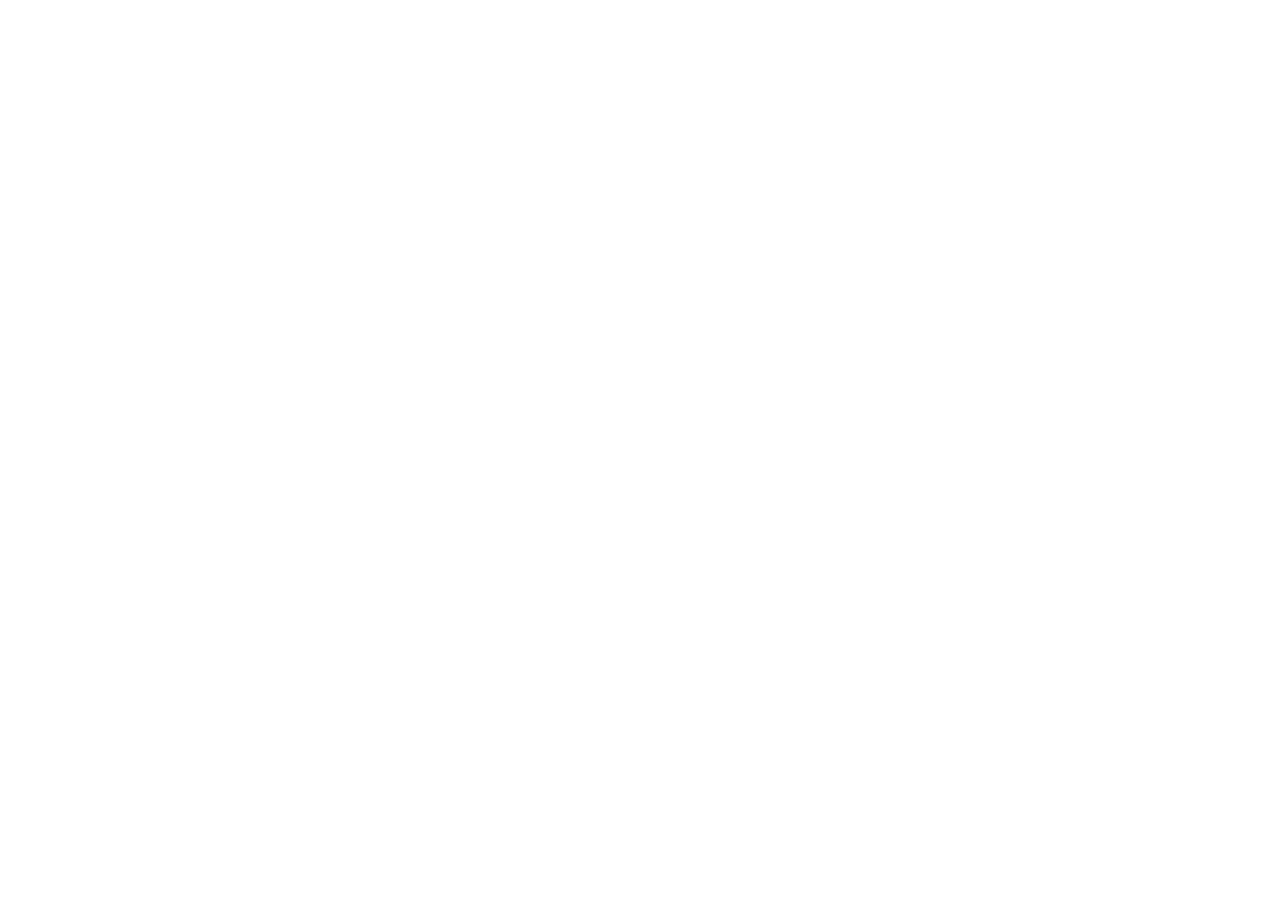
==== index.html @ 7118ebb5 "feat: build Chispa bilingual shopping PWA shell" ====
<!doctype html>
<html lang="en">
<head>
  <meta charset="UTF-8" />
  <meta name="viewport" content="width=device-width,initial-scale=1,viewport-fit=cover" />
  <meta name="theme-color" content="#10243b" />
  <meta name="description" content="Chispa — bilingual smart shopping lists, price comparison, budgets, projects, and offline memory." />
  <link rel="manifest" href="/manifest.webmanifest" />
  <link rel="icon" href="/icon.svg" type="image/svg+xml" />
  <link rel="stylesheet" href="/styles.css" />
  <title>Chispa — Plan it. Price it. Get it.</title>
</head>
<body>
  <div id="app"></div>
  <noscript>Chispa requires JavaScript.</noscript>
  <script type="module" src="/app.js"></script>
</body>
</html>
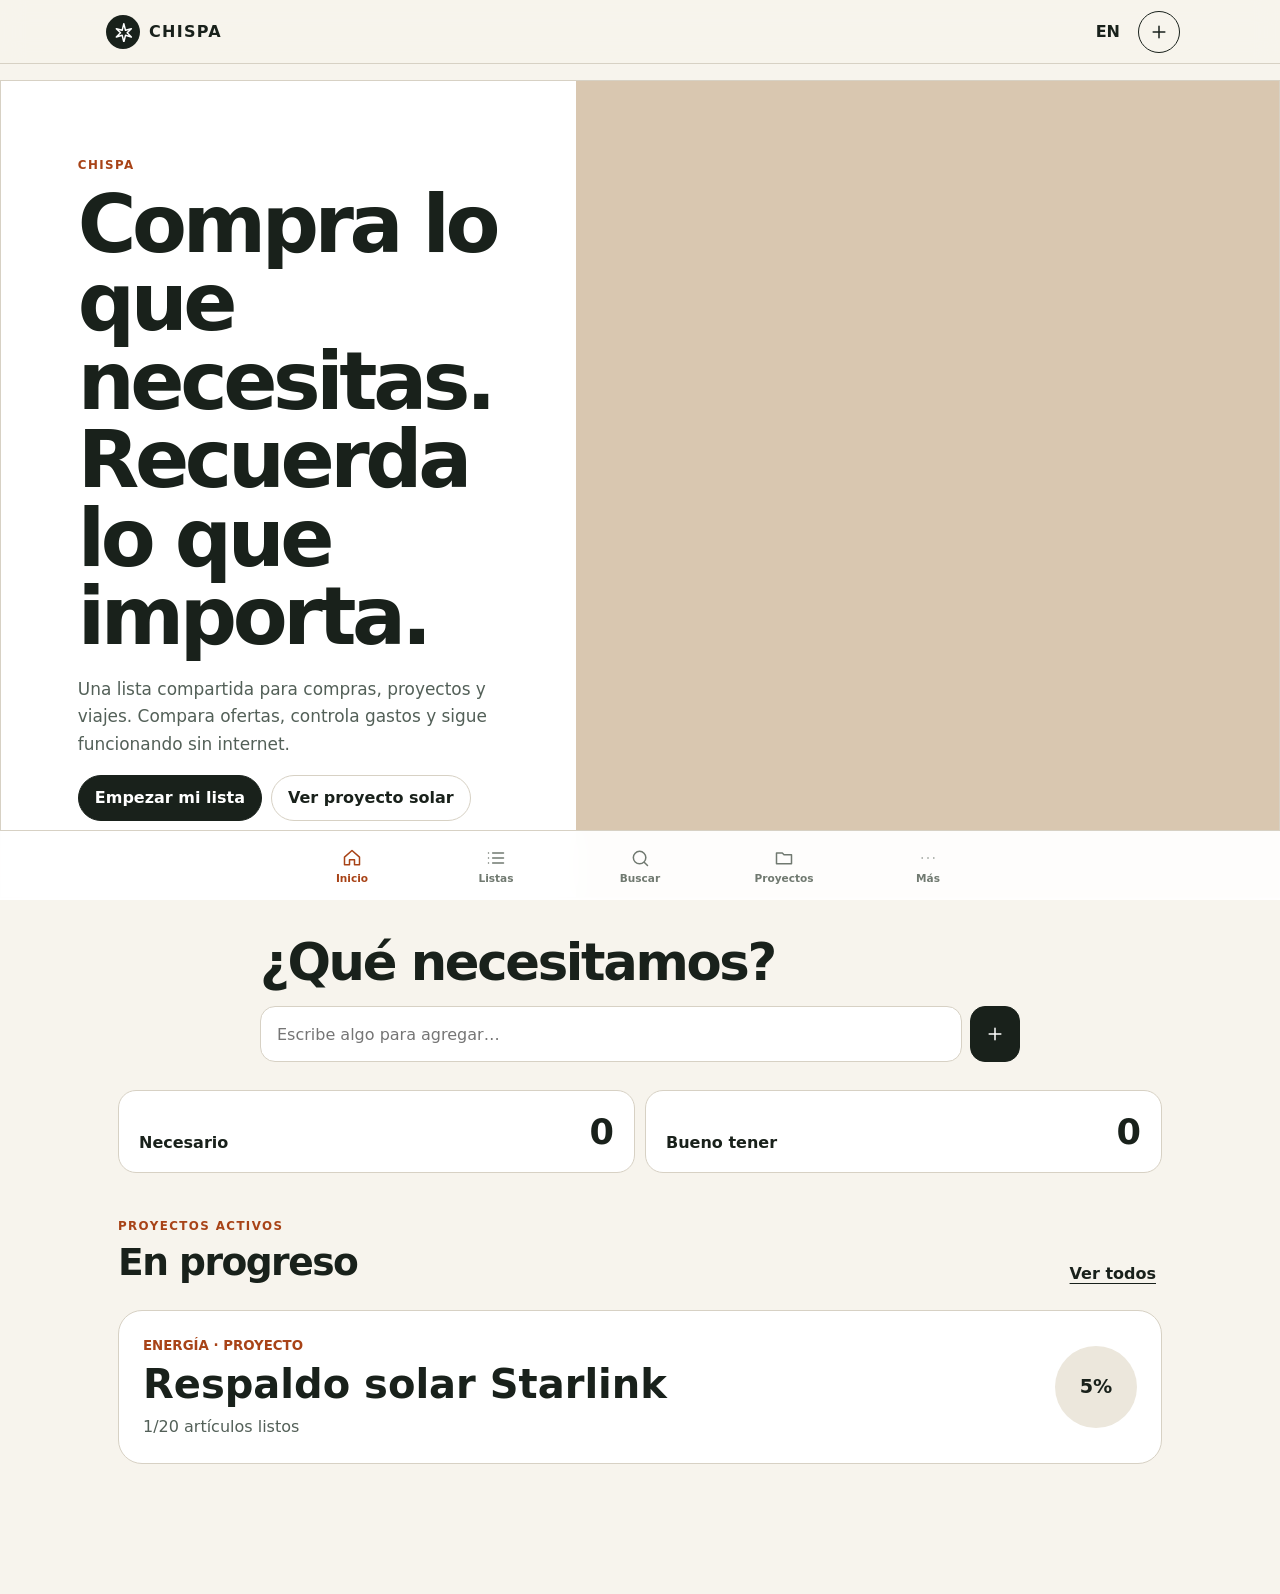
==== commit 9c6bb471: "fix: migrate v1 data safely and add validation workflow" ====
--- a/index.html
+++ b/index.html
@@ -1,18 +1,21 @@
 <!doctype html>
-<html lang="en">
+<html lang="es">
 <head>
   <meta charset="UTF-8" />
   <meta name="viewport" content="width=device-width,initial-scale=1,viewport-fit=cover" />
-  <meta name="theme-color" content="#10243b" />
-  <meta name="description" content="Chispa — bilingual smart shopping lists, price comparison, budgets, projects, and offline memory." />
+  <meta name="theme-color" content="#19211b" />
+  <meta name="description" content="Chispa — listas bilingües, proyectos, comparación de precios, presupuestos y memoria sin conexión." />
   <link rel="manifest" href="/manifest.webmanifest" />
   <link rel="icon" href="/icon.svg" type="image/svg+xml" />
   <link rel="stylesheet" href="/styles.css" />
-  <title>Chispa — Plan it. Price it. Get it.</title>
+  <title>Chispa — Planea. Compara. Consíguelo.</title>
 </head>
 <body>
   <div id="app"></div>
-  <noscript>Chispa requires JavaScript.</noscript>
-  <script type="module" src="/app.js"></script>
+  <noscript>Chispa requiere JavaScript / Chispa requires JavaScript.</noscript>
+  <script type="module">
+    try { await import('/migration.js'); } catch (error) { console.warn('Chispa migration skipped', error); }
+    await import('/app.js');
+  </script>
 </body>
 </html>
--- a/styles.css
+++ b/styles.css
@@ -0,0 +1 @@
+:root{--ink:#19211b;--muted:#536058;--paper:#f7f4ed;--white:#fff;--soft:#ece7dc;--line:#d7d1c4;--orange:#d95f25;--green:#406c53;--red:#9b4039;--r:18px;--max:1080px;font-family:Inter,system-ui,-apple-system,"Segoe UI",sans-serif;color:var(--ink);background:var(--paper)}*{box-sizing:border-box}body{margin:0;min-width:320px;background:var(--paper);color:var(--ink)}button,input,select,textarea{font:inherit;color:inherit}button,a{touch-action:manipulation}.app{min-height:100vh;padding-bottom:76px}.ico{width:20px;height:20px;fill:none;stroke:currentColor;stroke-width:1.8;stroke-linecap:round;stroke-linejoin:round}.top{position:sticky;top:0;z-index:30;height:64px;display:flex;justify-content:space-between;align-items:center;padding:0 max(16px,calc((100vw - var(--max))/2));background:rgba(247,244,237,.95);border-bottom:1px solid var(--line);backdrop-filter:blur(12px)}.top>div{display:flex;gap:8px}.brand,.plain,.circle,.link,.back{border:0;background:none;cursor:pointer}.brand{display:flex;align-items:center;gap:9px;font-weight:850;letter-spacing:.08em}.brand>span{width:34px;height:34px;border-radius:50%;display:grid;place-items:center;background:var(--ink);color:#fff}.plain{padding:10px;font-weight:800}.circle{width:42px;height:42px;border:1px solid var(--ink);border-radius:50%;display:grid;place-items:center}.page{max-width:var(--max);margin:auto;padding:34px 18px 54px}.narrow{max-width:900px}.kick{display:block;font-size:.74rem;line-height:1.2;font-weight:850;letter-spacing:.12em;text-transform:uppercase;color:#a84317}h1,h2,h3,p{margin-top:0}h1{font-size:clamp(2.2rem,7vw,5rem);line-height:.98;letter-spacing:-.055em}h2{font-size:clamp(1.6rem,4vw,2.35rem);letter-spacing:-.04em}h3{font-size:1.18rem}p{color:var(--muted);line-height:1.6}.primary,.secondary{min-height:46px;border-radius:999px;padding:11px 16px;display:inline-flex;align-items:center;justify-content:center;gap:8px;font-weight:800;cursor:pointer}.primary{border:1px solid var(--ink);background:var(--ink);color:#fff}.secondary{border:1px solid var(--line);background:var(--white)}.actions{display:flex;gap:9px;flex-wrap:wrap}.hero{max-width:1320px;margin:16px auto 0;min-height:610px;display:grid;grid-template-columns:.9fr 1.1fr;background:var(--white);border:1px solid var(--line);overflow:hidden}.hero-copy{padding:clamp(34px,6vw,82px);display:flex;flex-direction:column;justify-content:center}.hero-copy h1{max-width:12ch;margin:14px 0 20px}.hero-copy p{max-width:50ch;font-size:1.06rem}.hero-photo{position:relative;min-height:440px;background:#d9c7b0;overflow:hidden}.hero-photo img{width:100%;height:100%;object-fit:cover}.fallback-ui{display:none;position:absolute;inset:0;padding:12%;align-content:center;gap:12px}.hero-photo.fallback .fallback-ui{display:grid}.fallback-ui>div{background:rgba(255,255,255,.78);border:1px solid rgba(25,33,27,.15);padding:18px;border-radius:16px;display:flex;justify-content:space-between}.fallback-ui small,.fallback-ui b{display:block}.fallback-ui b{font-size:2rem}.fallback-ui i{height:12px;width:78%;border-radius:99px;background:rgba(25,33,27,.12)}.fallback-ui i:last-child{width:48%}.quick{max-width:760px;margin:0 auto 28px}.quick label{display:block;font-size:clamp(1.7rem,5vw,3.2rem);font-weight:780;letter-spacing:-.045em;margin-bottom:14px}.quick>div,.search{display:flex;gap:8px}.quick input,.search input{width:100%;height:56px;border:1px solid var(--line);background:var(--white);border-radius:15px;padding:0 16px;outline:0}.quick input:focus,.search input:focus{border-color:var(--ink);box-shadow:0 0 0 3px rgba(25,33,27,.08)}.primary.icon{width:54px;border-radius:15px;padding:0}.priority-cards{display:grid;grid-template-columns:1fr 1fr;gap:10px;margin:28px 0 46px}.priority-cards button{border:1px solid var(--line);background:var(--white);border-radius:var(--r);padding:20px;text-align:left;display:flex;justify-content:space-between;align-items:end;cursor:pointer}.priority-cards span{font-weight:800}.priority-cards b{font-size:2.2rem}.section-head,.page-head{display:flex;align-items:end;justify-content:space-between;gap:22px;margin:26px 0}.section-head h2,.page-head h1{margin:6px 0 0}.page-head h1{max-width:15ch}.page-head p{max-width:58ch}.link{font-weight:800;text-decoration:underline;text-underline-offset:4px}.feature-project{width:100%;border:1px solid var(--line);background:var(--white);border-radius:24px;padding:24px;text-align:left;display:flex;align-items:center;justify-content:space-between;cursor:pointer}.feature-project small{font-weight:800;color:#a84317}.feature-project h3{font-size:clamp(1.5rem,4vw,2.5rem);margin:7px 0}.feature-project p{margin:0}.feature-project>b{width:82px;height:82px;border-radius:50%;background:var(--soft);display:grid;place-items:center;font-size:1.2rem}.chips{display:flex;flex-wrap:wrap;gap:7px;margin-bottom:22px}.chips span,.filters button{border:1px solid var(--line);background:var(--white);border-radius:999px;padding:8px 11px;font-size:.82rem}.cards,.project-grid{display:grid;grid-template-columns:1fr 1fr;gap:12px}.card{border:1px solid var(--line);background:var(--white);border-radius:var(--r);padding:18px;display:grid;grid-template-columns:36px 1fr 20px;gap:12px;align-items:center;text-align:left;cursor:pointer}.card span small,.card span strong,.card span em{display:block}.card small,.card em{font-style:normal;color:var(--muted);font-size:.78rem}.card strong{font-size:1.1rem;margin:3px 0}.project-card{border:1px solid var(--line);background:var(--white);border-radius:var(--r);padding:20px;text-align:left;cursor:pointer;min-height:260px;display:flex;flex-direction:column}.project-card>div{display:flex;justify-content:space-between}.project-card>div span{width:44px;height:44px;border-radius:13px;background:var(--ink);color:#fff;display:grid;place-items:center}.project-card>div b{border:1px solid var(--line);border-radius:999px;padding:7px 10px;height:max-content}.project-card h2{margin:26px 0 10px}.project-card p{flex:1}.project-card footer{display:grid;grid-template-columns:repeat(3,1fr);gap:8px;border-top:1px solid var(--line);padding-top:13px}.project-card footer span{font-size:.7rem;color:var(--muted)}.project-card footer b{display:block;color:var(--ink);font-size:.98rem}.back{display:inline-flex;align-items:center;gap:6px;padding:8px 0;font-weight:800}.filters{display:flex;gap:7px;overflow-x:auto;margin:0 0 13px}.filters button{white-space:nowrap;cursor:pointer}.filters button.on{background:var(--ink);color:#fff;border-color:var(--ink)}.item-list{border:1px solid var(--line);border-radius:var(--r);overflow:hidden;background:var(--white)}.item{width:100%;min-height:74px;border:0;border-bottom:1px solid var(--line);background:var(--white);padding:12px;display:grid;grid-template-columns:28px minmax(0,1fr) auto 20px;gap:11px;align-items:center;text-align:left;cursor:pointer}.item:last-child{border-bottom:0}.item.static{cursor:default}.box{width:25px;height:25px;border:1.5px solid #879087;border-radius:7px;display:grid;place-items:center}.box.done{background:var(--green);border-color:var(--green);color:#fff}.box .ico{width:15px}.item>span strong,.item>span small{display:block}.item>span strong{white-space:nowrap;overflow:hidden;text-overflow:ellipsis}.item>span small{color:var(--muted);font-size:.77rem;margin-top:3px}.item em{font-style:normal;font-size:.78rem;font-weight:750;white-space:nowrap}.empty{padding:34px;text-align:center;color:var(--muted)}.search{margin:8px 0 22px}.markets{display:grid;grid-template-columns:1fr 1fr;gap:9px}.markets>div,.markets>a{border:1px solid var(--line);background:var(--white);border-radius:var(--r);padding:17px;min-height:108px;display:flex;flex-direction:column;text-decoration:none;color:var(--ink)}.markets strong,.markets small,.markets b{display:block}.markets small{color:var(--muted);margin-top:5px;flex:1}.markets b{font-size:.8rem;margin-top:12px}.note,.danger{border:1px solid var(--line);background:var(--white);border-radius:var(--r);padding:17px;margin:22px 0}.note p,.danger p{margin:5px 0 0}.danger{background:#fff8f7;border-color:#dcb8b4}.danger strong{color:var(--red)}.project-head{display:flex;justify-content:space-between;align-items:end;gap:24px}.project-head h1{max-width:15ch;margin:7px 0 12px}.project-head p{max-width:60ch}.project-head>strong{font-size:3rem}.project-head>strong small{display:block;font-size:.8rem;color:var(--muted);font-weight:500}.tabs{display:flex;gap:2px;border-bottom:1px solid var(--line);margin:28px 0 24px;overflow-x:auto}.tabs button{border:0;background:none;padding:12px 13px;border-bottom:2px solid transparent;color:var(--muted);font-weight:800;white-space:nowrap;cursor:pointer}.tabs button.on{color:var(--ink);border-bottom-color:var(--orange)}.metrics{display:grid;grid-template-columns:repeat(4,1fr);gap:9px}.metrics>div{border:1px solid var(--line);background:var(--white);border-radius:var(--r);padding:16px}.metrics span,.metrics b{display:block}.metrics span{font-size:.76rem;color:var(--muted);margin-bottom:7px}.metrics b{font-size:1.18rem}.wiring{display:grid;gap:7px;max-width:800px}.wiring>div{border:1px solid var(--line);background:var(--white);border-radius:14px;padding:12px;display:grid;grid-template-columns:34px 1fr 20px;align-items:center;gap:10px}.wiring>div>b{width:32px;height:32px;border-radius:50%;background:var(--soft);display:grid;place-items:center}.supplier-grid{display:grid;grid-template-columns:1fr 1fr;gap:10px}.supplier-grid article{border:1px solid var(--line);background:var(--white);border-radius:var(--r);padding:17px}.supplier-grid h3{margin:6px 0}.links{display:flex;flex-wrap:wrap;gap:6px}.links a{border:1px solid var(--line);border-radius:999px;padding:7px 9px;text-decoration:none;color:var(--ink);font-size:.78rem;font-weight:750}.doc-grid{display:grid;grid-template-columns:repeat(4,1fr);gap:9px}.doc-grid>div{border:1px solid var(--line);background:var(--white);border-radius:var(--r);padding:16px}.doc-grid span,.doc-grid b{display:block}.doc-grid span{font-size:.76rem;color:var(--muted)}.doc-grid b{font-size:2rem;margin-top:5px}.item-page{max-width:900px}.item-hero{display:grid;grid-template-columns:.75fr 1.25fr;gap:30px;align-items:center}.photo{aspect-ratio:1;border:1px solid var(--line);background:var(--soft);display:grid;place-items:center;align-content:center;gap:8px;overflow:hidden;color:var(--muted)}.photo img{width:100%;height:100%;object-fit:cover}.photo .ico{width:38px;height:38px}.priority{display:inline-block;border-radius:999px;padding:7px 10px;font-size:.74rem;font-weight:850;background:var(--soft)}.priority.need{background:#f5ddcf;color:#823711}.priority.nice{background:#dfe9e1;color:#335742}.item-hero h1{font-size:clamp(2rem,6vw,4.1rem);margin:12px 0}.price{border-top:1px solid var(--line);border-bottom:1px solid var(--line);padding:15px 0;margin:18px 0}.price small,.price b,.price em{display:block}.price small,.price em{color:var(--muted);font-style:normal}.price b{font-size:1.65rem;margin:3px 0}.done{font-weight:800;display:flex;align-items:center;gap:8px}.done input{width:23px;height:23px;accent-color:var(--green)}.item-actions{display:flex;gap:8px;margin:24px 0}.offers{margin:34px 0}.offer{position:relative;border:1px solid var(--line);background:var(--white);padding:15px;margin-bottom:8px}.offer.best{border-color:var(--green)}.offer small,.offer b,.offer em{display:block}.offer b{font-size:1.3rem;margin:3px 0}.offer em{font-style:normal;color:var(--muted);font-size:.77rem}.offer p{font-size:.78rem;margin:8px 0}.offer a{font-weight:800;color:var(--ink)}.offer>button{position:absolute;right:8px;top:8px;border:0;background:none;cursor:pointer}.item-page details{border-top:1px solid var(--line)}.item-page summary{padding:17px 0;font-weight:850;cursor:pointer}.detail-grid{display:grid;grid-template-columns:1fr 1fr;gap:9px;padding-bottom:18px}.detail-grid>div{border:1px solid var(--line);background:var(--white);border-radius:13px;padding:13px}.detail-grid small,.detail-grid b{display:block}.warning{grid-column:1/-1;background:#fff8f7!important;border-color:#dcb8b4!important}.warning p{margin:5px 0 0}.form{display:grid;grid-template-columns:1fr 1fr;gap:10px;padding-bottom:18px}.form label,.setting-grid label{display:flex;flex-direction:column;gap:5px;font-size:.78rem;font-weight:800}.form input,.form select,.form textarea,.setting-grid input,.item-page textarea{width:100%;min-height:44px;border:1px solid var(--line);background:var(--white);border-radius:11px;padding:10px}.form textarea,.item-page textarea{min-height:100px}.wide{grid-column:1/-1}.total{border:1px solid var(--line);background:var(--soft);border-radius:12px;padding:12px}.total small,.total b{display:block}.pager{display:grid;grid-template-columns:1fr 1fr;gap:8px;margin-top:28px}.pager button{border:1px solid var(--line);background:var(--white);border-radius:14px;padding:12px;display:flex;align-items:center;gap:8px;text-align:left;cursor:pointer}.pager button:last-child{text-align:right;justify-content:flex-end}.pager small,.pager b{display:block}.pager small{color:var(--muted)}.pager b{max-width:260px;white-space:nowrap;overflow:hidden;text-overflow:ellipsis}.menu{border:1px solid var(--line);border-radius:var(--r);overflow:hidden;background:var(--white)}.menu button{width:100%;min-height:80px;border:0;border-bottom:1px solid var(--line);background:var(--white);display:grid;grid-template-columns:28px 1fr 20px;align-items:center;gap:11px;text-align:left;padding:13px;cursor:pointer}.menu button:last-child{border-bottom:0}.menu b,.menu small{display:block}.menu small{color:var(--muted);margin-top:3px}.setting-grid{display:grid;grid-template-columns:1fr 1fr;gap:10px}.setting-grid section{border:1px solid var(--line);background:var(--white);border-radius:var(--r);padding:17px}.setting-grid p{margin-bottom:0}.setting-grid small{display:block;color:var(--muted);margin-top:7px}.file{cursor:pointer}.share-head{border-bottom:1px solid var(--line);margin-bottom:18px}.share-head span{font-size:.74rem;font-weight:850;color:#a84317;text-transform:uppercase;letter-spacing:.1em}.bottom{position:fixed;z-index:40;left:0;right:0;bottom:0;height:70px;border-top:1px solid var(--line);background:rgba(255,255,255,.96);display:grid;grid-template-columns:repeat(5,1fr);padding:4px max(8px,calc((100vw - 720px)/2)) calc(4px + env(safe-area-inset-bottom));backdrop-filter:blur(12px)}.bottom button{border:0;background:none;color:#707970;display:flex;flex-direction:column;align-items:center;justify-content:center;gap:4px;font-size:.66rem;font-weight:800}.bottom button.on{color:#a84317}.sheet-wrap{position:fixed;inset:0;z-index:100;display:grid;align-items:end}.shade{position:absolute;inset:0;border:0;background:rgba(18,25,20,.4)}.sheet{position:relative;z-index:1;max-height:88vh;overflow-y:auto;background:var(--paper);border-radius:25px 25px 0 0;padding:11px 20px calc(24px + env(safe-area-inset-bottom))}.sheet>i{display:block;width:46px;height:5px;border-radius:99px;background:#bdb6aa;margin:0 auto 18px}.choices{display:grid;gap:7px}.choices button{border:1px solid var(--line);background:var(--white);border-radius:14px;padding:14px;display:grid;grid-template-columns:26px 1fr;gap:10px;text-align:left}.choices b,.choices small{display:block}.choices small{color:var(--muted);margin-top:3px}.toast{position:fixed;left:50%;bottom:86px;z-index:200;transform:translateX(-50%);background:var(--ink);color:#fff;border-radius:999px;padding:10px 15px;font-weight:750;max-width:calc(100vw - 30px);text-align:center}.muted{color:var(--muted)}@media(max-width:800px){.hero{margin-top:0;grid-template-columns:1fr;border-left:0;border-right:0}.hero-photo{order:-1;min-height:390px}.hero-copy{padding:40px 22px}.page-head,.project-head{align-items:flex-start;flex-direction:column}.project-head>strong{text-align:left}.cards,.project-grid,.supplier-grid{grid-template-columns:1fr}.metrics{grid-template-columns:1fr 1fr}.item-hero{grid-template-columns:1fr}.photo{max-height:480px}.doc-grid{grid-template-columns:1fr 1fr}}@media(max-width:540px){.page{padding-top:26px}.hero-photo{min-height:310px}.priority-cards button{padding:15px}.priority-cards b{font-size:1.8rem}.page-head .primary{width:100%}.feature-project{padding:17px}.feature-project>b{width:68px;height:68px}.item{grid-template-columns:28px minmax(0,1fr) 18px}.item>em{display:none}.markets{grid-template-columns:1fr}.search{flex-direction:column}.search .primary{width:100%}.metrics{grid-template-columns:1fr 1fr}.form,.setting-grid,.detail-grid{grid-template-columns:1fr}.item-actions{flex-direction:column}.item-actions>*{width:100%}.pager b{max-width:115px}}@media(prefers-reduced-motion:reduce){*{scroll-behavior:auto!important;animation:none!important;transition:none!important}}@media print{.top,.bottom,.actions,.back,.filters,.tabs,.item-actions{display:none!important}.app{padding:0}.page{max-width:none}.hero{display:none}}
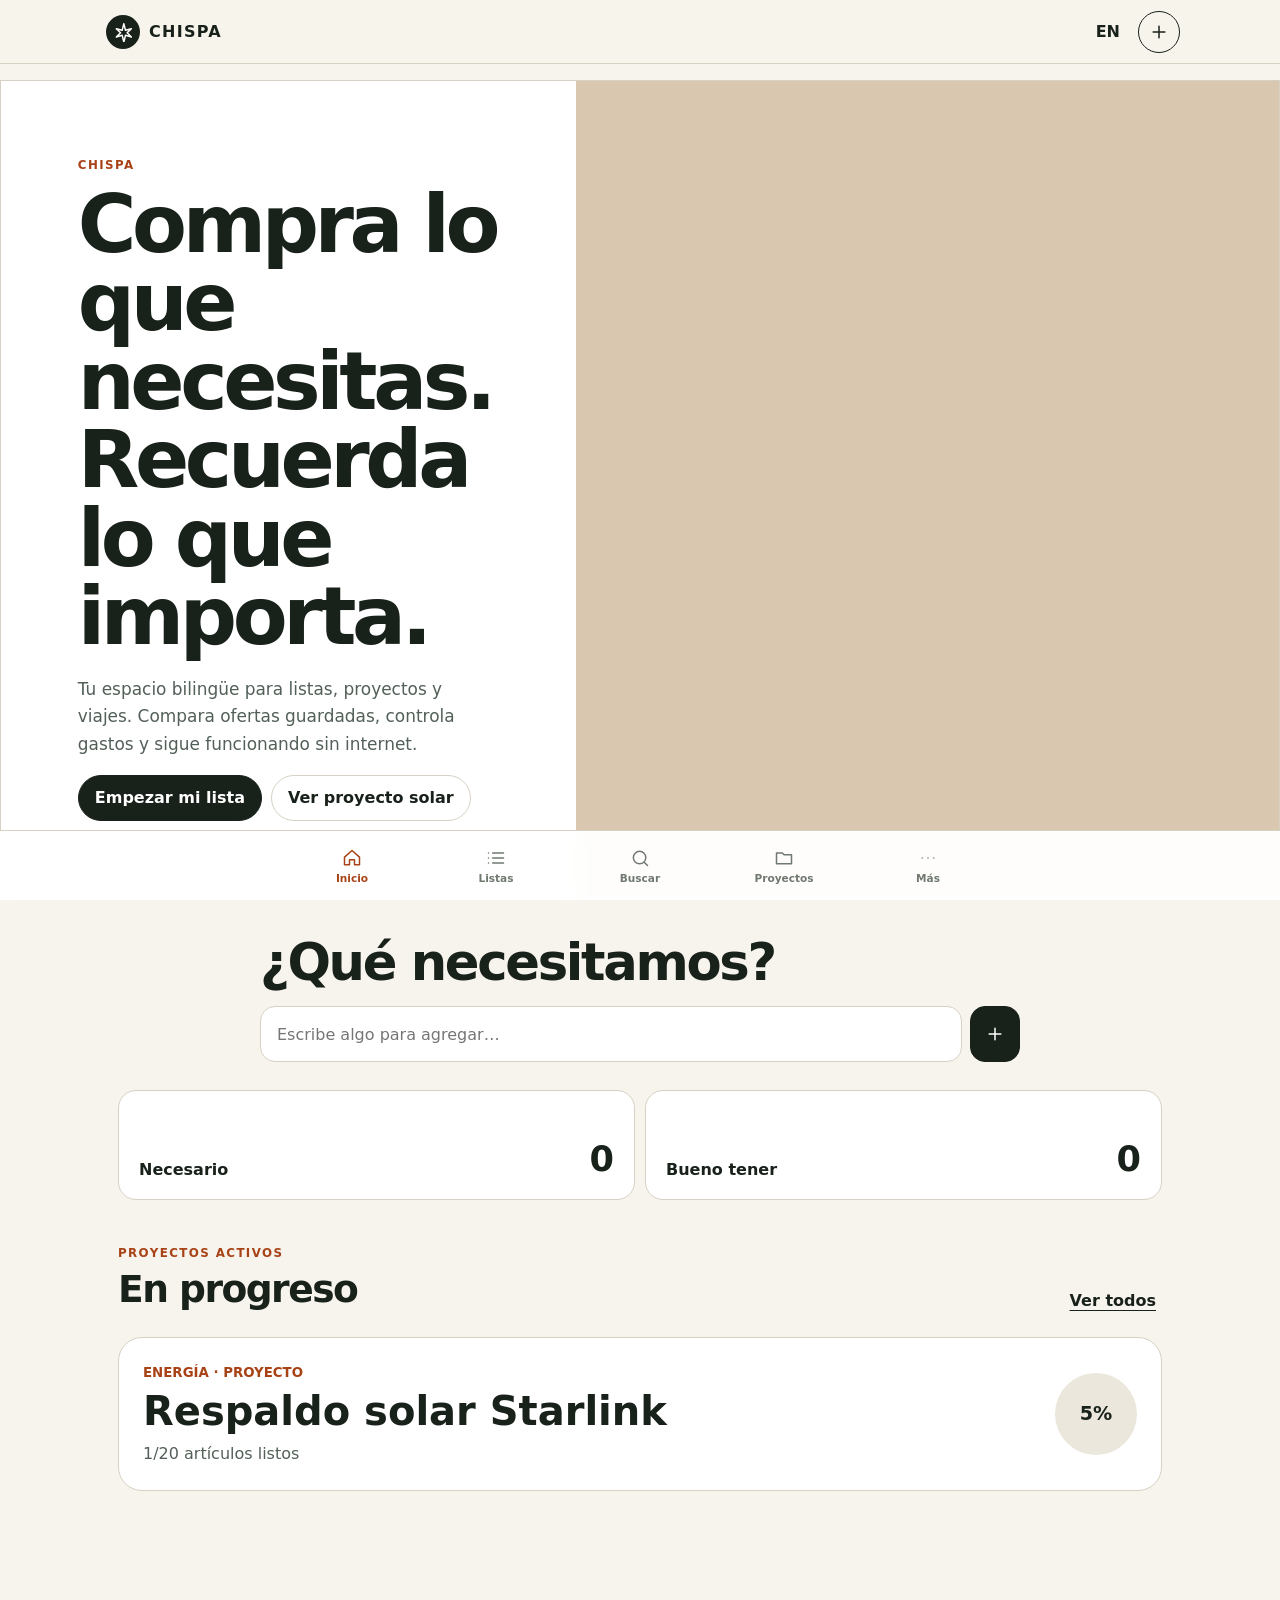
==== commit 2a5aa174: "feat: complete Chispa generic shopping workflows and project isolation" ====
--- a/index.html
+++ b/index.html
@@ -8,6 +8,7 @@
   <link rel="manifest" href="/manifest.webmanifest" />
   <link rel="icon" href="/icon.svg" type="image/svg+xml" />
   <link rel="stylesheet" href="/styles.css" />
+  <link rel="stylesheet" href="/extras.css" />
   <title>Chispa — Planea. Compara. Consíguelo.</title>
 </head>
 <body>
--- a/extras.css
+++ b/extras.css
@@ -0,0 +1 @@
+.card-wrap,.project-wrap{position:relative}.mini-edit{position:absolute;right:10px;top:10px;width:36px;height:36px;border:1px solid var(--line);border-radius:50%;background:var(--white);display:grid;place-items:center;cursor:pointer;z-index:2}.mini-edit .ico{width:16px;height:16px}.card-wrap .card{width:100%}.project-wrap .project-card{width:100%}.project-tools{display:flex;justify-content:flex-end;margin:0 0 12px}.compact-form{margin-top:12px;border-top:1px solid var(--line);padding-top:14px}.supplier-admin{display:flex;gap:12px;margin-top:14px;padding-top:12px;border-top:1px solid var(--line)}.danger-link{color:var(--red)!important}.priority-cards button:focus-visible,.card:focus-visible,.project-card:focus-visible,.item:focus-visible,.bottom button:focus-visible,.primary:focus-visible,.secondary:focus-visible,.circle:focus-visible{outline:3px solid rgba(217,95,37,.3);outline-offset:2px}.offer.best:before{content:'✓';position:absolute;right:38px;top:9px;width:22px;height:22px;border-radius:50%;background:var(--green);color:#fff;display:grid;place-items:center;font-size:.75rem;font-weight:800}.sheet .danger-link{border-color:#dcb8b4}.hero-photo.fallback{background:linear-gradient(180deg,#d8c2a8 0 48%,#9db0ad 48% 61%,#d7c6a8 61%)}.hero-photo.fallback:before{content:'';position:absolute;inset:0;background:linear-gradient(25deg,transparent 0 45%,rgba(255,255,255,.35) 46% 48%,transparent 49%),radial-gradient(circle at 65% 32%,rgba(255,247,232,.7) 0 9%,transparent 10%)}.hero-photo.fallback .fallback-ui{position:relative;z-index:2;background:rgba(247,244,237,.72);margin:10%;border:1px solid rgba(25,33,27,.12);padding:20px;border-radius:22px;align-content:start;max-width:360px}.priority-cards button{min-height:110px}.priority-cards button:hover,.feature-project:hover,.card:hover,.project-card:hover,.item:hover{border-color:#ada697}.status-line{display:flex;gap:8px;flex-wrap:wrap}.status-line span{border:1px solid var(--line);border-radius:999px;padding:6px 9px;font-size:.75rem}.sheet input,.sheet select,.sheet textarea{font-size:16px}.supplier-grid article{position:relative}.page>.back{margin-bottom:14px}@media(max-width:540px){.mini-edit{right:8px;top:8px}.project-tools .primary{width:100%}.priority-cards{gap:8px}.priority-cards button{min-height:96px}.hero-copy h1{font-size:2.8rem}.hero-copy p{font-size:1rem}.sheet{padding-left:16px;padding-right:16px}}
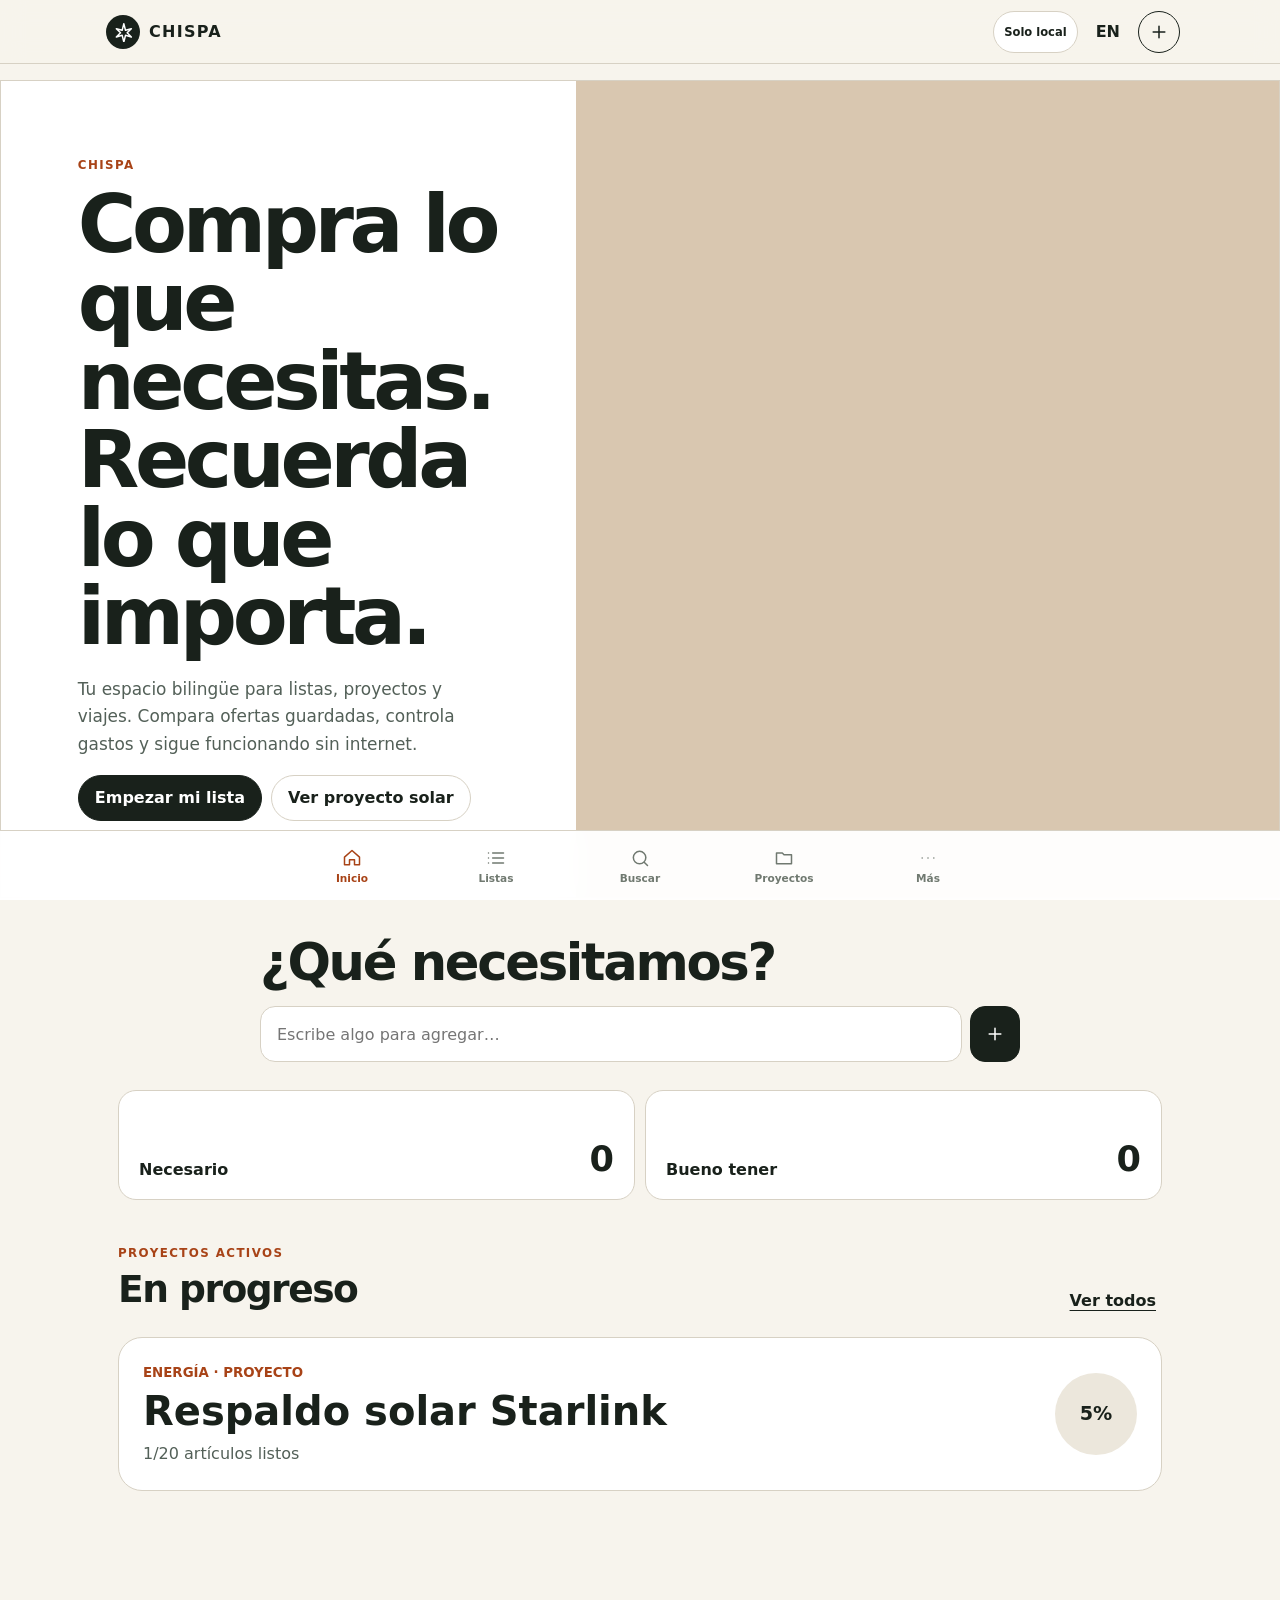
==== commit 042d22f2: "feat: add household cloud sync architecture and Supabase provisioning migration" ====
--- a/index.html
+++ b/index.html
@@ -9,6 +9,7 @@
   <link rel="icon" href="/icon.svg" type="image/svg+xml" />
   <link rel="stylesheet" href="/styles.css" />
   <link rel="stylesheet" href="/extras.css" />
+  <link rel="stylesheet" href="/cloud-sync.css" />
   <title>Chispa — Planea. Compara. Consíguelo.</title>
 </head>
 <body>
@@ -17,6 +18,7 @@
   <script type="module">
     try { await import('/migration.js'); } catch (error) { console.warn('Chispa migration skipped', error); }
     await import('/app.js');
+    await import('/cloud-sync.js');
   </script>
 </body>
 </html>
--- a/cloud-sync.css
+++ b/cloud-sync.css
@@ -0,0 +1 @@
+.cloud-pill{border:1px solid var(--line);background:var(--white);border-radius:999px;padding:8px 10px;font-size:.72rem;font-weight:800;cursor:pointer}.cloud-pill[data-state="synced"]{color:var(--green);border-color:#a9c1af}.cloud-pill[data-state="conflict"],.cloud-pill[data-state="pending"],.cloud-pill[data-state="error"]{color:var(--red)}.cloud-panel-wrap{position:fixed;inset:0;z-index:300;display:grid;align-items:end}.cloud-shade{position:absolute;inset:0;border:0;background:rgba(18,25,20,.48)}.cloud-panel{position:relative;z-index:1;background:var(--paper);border-radius:26px 26px 0 0;padding:12px 20px calc(28px + env(safe-area-inset-bottom));max-height:92vh;overflow:auto}.cloud-panel>i{display:block;width:46px;height:5px;border-radius:99px;background:#bdb6aa;margin:0 auto 22px}.cloud-panel h2{margin:7px 0 9px}.cloud-panel p{max-width:58ch}.cloud-panel label{display:flex;flex-direction:column;gap:7px;font-size:.8rem;font-weight:800;margin:18px 0}.cloud-panel input{height:50px;border:1px solid var(--line);background:#fff;border-radius:12px;padding:0 13px;font:700 16px/1 ui-monospace,SFMono-Regular,Menlo,monospace;letter-spacing:.04em}.cloud-state{border:1px solid var(--line);background:#fff;border-radius:14px;padding:13px}.cloud-state b,.cloud-state small{display:block}.cloud-state small{color:var(--muted);margin-top:4px}.cloud-actions{display:flex;gap:8px;flex-wrap:wrap;margin:10px 0}.cloud-help{font-size:.78rem;color:var(--muted);border-top:1px solid var(--line);padding-top:13px;margin-top:16px}@media(min-width:760px){.cloud-panel-wrap{place-items:center}.cloud-panel{width:min(620px,calc(100vw - 32px));border-radius:24px;padding:20px 24px 26px}}
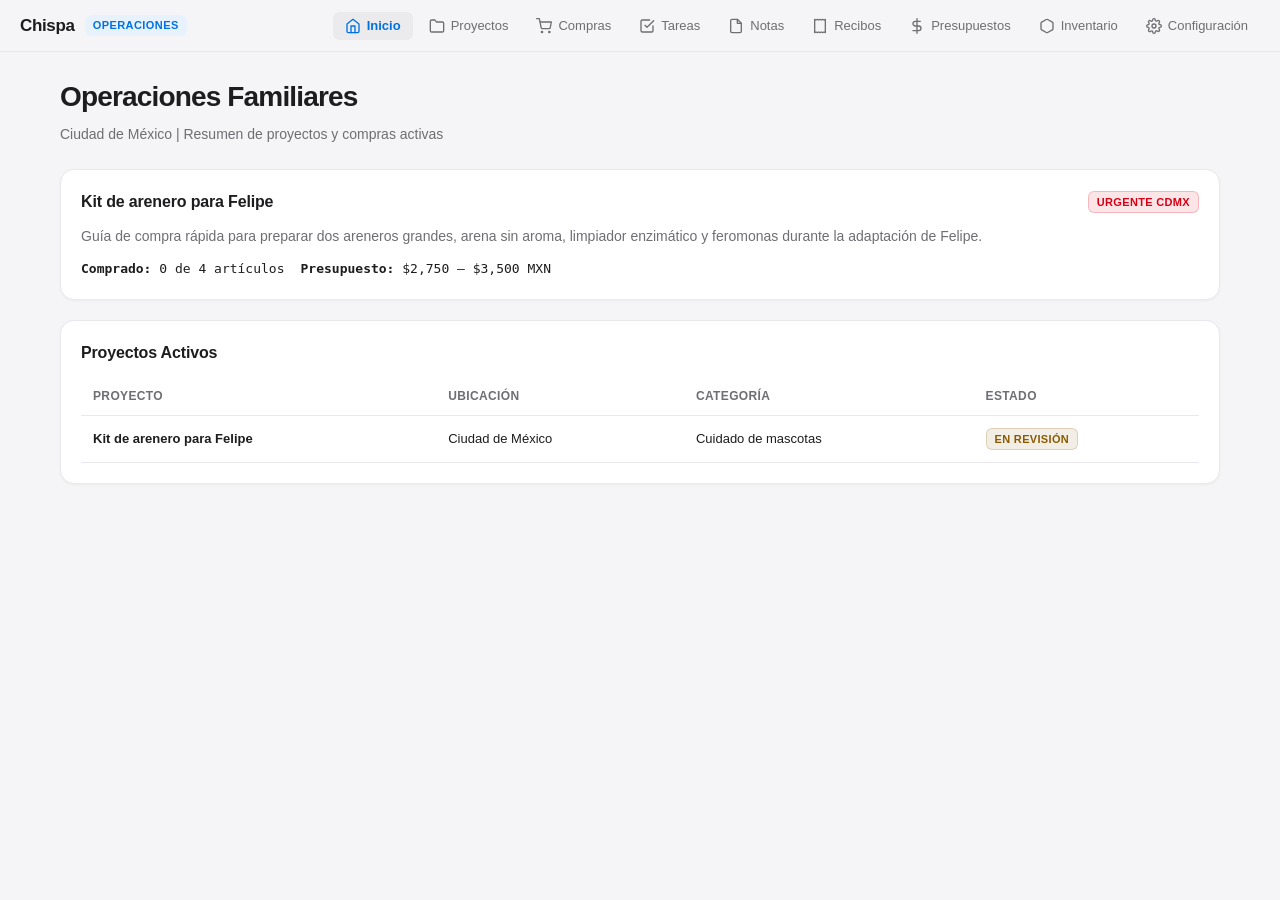
==== commit cdb13ce0: "[ZTE][ZTE-20260729-0001] feat: rebuild Chispa V2 and integrate Felipe interactive project | Supabase" ====
--- a/index.html
+++ b/index.html
@@ -1,24 +1,14 @@
 <!doctype html>
 <html lang="es">
 <head>
-  <meta charset="UTF-8" />
-  <meta name="viewport" content="width=device-width,initial-scale=1,viewport-fit=cover" />
-  <meta name="theme-color" content="#19211b" />
-  <meta name="description" content="Chispa — listas bilingües, proyectos, comparación de precios, presupuestos y memoria sin conexión." />
-  <link rel="manifest" href="/manifest.webmanifest" />
-  <link rel="icon" href="/icon.svg" type="image/svg+xml" />
-  <link rel="stylesheet" href="/styles.css" />
-  <link rel="stylesheet" href="/extras.css" />
-  <link rel="stylesheet" href="/cloud-sync.css" />
-  <title>Chispa — Planea. Compara. Consíguelo.</title>
+  <meta charset="utf-8">
+  <meta name="viewport" content="width=device-width, initial-scale=1">
+  <title>Chispa — Operaciones Personales y Proyectos</title>
+  <meta name="description" content="Chispa: Aplicación de operaciones familiares, listas de compras y gestión interactiva de proyectos.">
+  <link rel="stylesheet" href="./styles.css">
 </head>
 <body>
-  <div id="app"></div>
-  <noscript>Chispa requiere JavaScript / Chispa requires JavaScript.</noscript>
-  <script type="module">
-    try { await import('/migration.js'); } catch (error) { console.warn('Chispa migration skipped', error); }
-    await import('/app.js');
-    await import('/cloud-sync.js');
-  </script>
+  <div id="app" class="app-container"></div>
+  <script type="module" src="./app.js"></script>
 </body>
-</html>+</html>
--- a/styles.css
+++ b/styles.css
@@ -1 +1,502 @@
-:root{--ink:#19211b;--muted:#536058;--paper:#f7f4ed;--white:#fff;--soft:#ece7dc;--line:#d7d1c4;--orange:#d95f25;--green:#406c53;--red:#9b4039;--r:18px;--max:1080px;font-family:Inter,system-ui,-apple-system,"Segoe UI",sans-serif;color:var(--ink);background:var(--paper)}*{box-sizing:border-box}body{margin:0;min-width:320px;background:var(--paper);color:var(--ink)}button,input,select,textarea{font:inherit;color:inherit}button,a{touch-action:manipulation}.app{min-height:100vh;padding-bottom:76px}.ico{width:20px;height:20px;fill:none;stroke:currentColor;stroke-width:1.8;stroke-linecap:round;stroke-linejoin:round}.top{position:sticky;top:0;z-index:30;height:64px;display:flex;justify-content:space-between;align-items:center;padding:0 max(16px,calc((100vw - var(--max))/2));background:rgba(247,244,237,.95);border-bottom:1px solid var(--line);backdrop-filter:blur(12px)}.top>div{display:flex;gap:8px}.brand,.plain,.circle,.link,.back{border:0;background:none;cursor:pointer}.brand{display:flex;align-items:center;gap:9px;font-weight:850;letter-spacing:.08em}.brand>span{width:34px;height:34px;border-radius:50%;display:grid;place-items:center;background:var(--ink);color:#fff}.plain{padding:10px;font-weight:800}.circle{width:42px;height:42px;border:1px solid var(--ink);border-radius:50%;display:grid;place-items:center}.page{max-width:var(--max);margin:auto;padding:34px 18px 54px}.narrow{max-width:900px}.kick{display:block;font-size:.74rem;line-height:1.2;font-weight:850;letter-spacing:.12em;text-transform:uppercase;color:#a84317}h1,h2,h3,p{margin-top:0}h1{font-size:clamp(2.2rem,7vw,5rem);line-height:.98;letter-spacing:-.055em}h2{font-size:clamp(1.6rem,4vw,2.35rem);letter-spacing:-.04em}h3{font-size:1.18rem}p{color:var(--muted);line-height:1.6}.primary,.secondary{min-height:46px;border-radius:999px;padding:11px 16px;display:inline-flex;align-items:center;justify-content:center;gap:8px;font-weight:800;cursor:pointer}.primary{border:1px solid var(--ink);background:var(--ink);color:#fff}.secondary{border:1px solid var(--line);background:var(--white)}.actions{display:flex;gap:9px;flex-wrap:wrap}.hero{max-width:1320px;margin:16px auto 0;min-height:610px;display:grid;grid-template-columns:.9fr 1.1fr;background:var(--white);border:1px solid var(--line);overflow:hidden}.hero-copy{padding:clamp(34px,6vw,82px);display:flex;flex-direction:column;justify-content:center}.hero-copy h1{max-width:12ch;margin:14px 0 20px}.hero-copy p{max-width:50ch;font-size:1.06rem}.hero-photo{position:relative;min-height:440px;background:#d9c7b0;overflow:hidden}.hero-photo img{width:100%;height:100%;object-fit:cover}.fallback-ui{display:none;position:absolute;inset:0;padding:12%;align-content:center;gap:12px}.hero-photo.fallback .fallback-ui{display:grid}.fallback-ui>div{background:rgba(255,255,255,.78);border:1px solid rgba(25,33,27,.15);padding:18px;border-radius:16px;display:flex;justify-content:space-between}.fallback-ui small,.fallback-ui b{display:block}.fallback-ui b{font-size:2rem}.fallback-ui i{height:12px;width:78%;border-radius:99px;background:rgba(25,33,27,.12)}.fallback-ui i:last-child{width:48%}.quick{max-width:760px;margin:0 auto 28px}.quick label{display:block;font-size:clamp(1.7rem,5vw,3.2rem);font-weight:780;letter-spacing:-.045em;margin-bottom:14px}.quick>div,.search{display:flex;gap:8px}.quick input,.search input{width:100%;height:56px;border:1px solid var(--line);background:var(--white);border-radius:15px;padding:0 16px;outline:0}.quick input:focus,.search input:focus{border-color:var(--ink);box-shadow:0 0 0 3px rgba(25,33,27,.08)}.primary.icon{width:54px;border-radius:15px;padding:0}.priority-cards{display:grid;grid-template-columns:1fr 1fr;gap:10px;margin:28px 0 46px}.priority-cards button{border:1px solid var(--line);background:var(--white);border-radius:var(--r);padding:20px;text-align:left;display:flex;justify-content:space-between;align-items:end;cursor:pointer}.priority-cards span{font-weight:800}.priority-cards b{font-size:2.2rem}.section-head,.page-head{display:flex;align-items:end;justify-content:space-between;gap:22px;margin:26px 0}.section-head h2,.page-head h1{margin:6px 0 0}.page-head h1{max-width:15ch}.page-head p{max-width:58ch}.link{font-weight:800;text-decoration:underline;text-underline-offset:4px}.feature-project{width:100%;border:1px solid var(--line);background:var(--white);border-radius:24px;padding:24px;text-align:left;display:flex;align-items:center;justify-content:space-between;cursor:pointer}.feature-project small{font-weight:800;color:#a84317}.feature-project h3{font-size:clamp(1.5rem,4vw,2.5rem);margin:7px 0}.feature-project p{margin:0}.feature-project>b{width:82px;height:82px;border-radius:50%;background:var(--soft);display:grid;place-items:center;font-size:1.2rem}.chips{display:flex;flex-wrap:wrap;gap:7px;margin-bottom:22px}.chips span,.filters button{border:1px solid var(--line);background:var(--white);border-radius:999px;padding:8px 11px;font-size:.82rem}.cards,.project-grid{display:grid;grid-template-columns:1fr 1fr;gap:12px}.card{border:1px solid var(--line);background:var(--white);border-radius:var(--r);padding:18px;display:grid;grid-template-columns:36px 1fr 20px;gap:12px;align-items:center;text-align:left;cursor:pointer}.card span small,.card span strong,.card span em{display:block}.card small,.card em{font-style:normal;color:var(--muted);font-size:.78rem}.card strong{font-size:1.1rem;margin:3px 0}.project-card{border:1px solid var(--line);background:var(--white);border-radius:var(--r);padding:20px;text-align:left;cursor:pointer;min-height:260px;display:flex;flex-direction:column}.project-card>div{display:flex;justify-content:space-between}.project-card>div span{width:44px;height:44px;border-radius:13px;background:var(--ink);color:#fff;display:grid;place-items:center}.project-card>div b{border:1px solid var(--line);border-radius:999px;padding:7px 10px;height:max-content}.project-card h2{margin:26px 0 10px}.project-card p{flex:1}.project-card footer{display:grid;grid-template-columns:repeat(3,1fr);gap:8px;border-top:1px solid var(--line);padding-top:13px}.project-card footer span{font-size:.7rem;color:var(--muted)}.project-card footer b{display:block;color:var(--ink);font-size:.98rem}.back{display:inline-flex;align-items:center;gap:6px;padding:8px 0;font-weight:800}.filters{display:flex;gap:7px;overflow-x:auto;margin:0 0 13px}.filters button{white-space:nowrap;cursor:pointer}.filters button.on{background:var(--ink);color:#fff;border-color:var(--ink)}.item-list{border:1px solid var(--line);border-radius:var(--r);overflow:hidden;background:var(--white)}.item{width:100%;min-height:74px;border:0;border-bottom:1px solid var(--line);background:var(--white);padding:12px;display:grid;grid-template-columns:28px minmax(0,1fr) auto 20px;gap:11px;align-items:center;text-align:left;cursor:pointer}.item:last-child{border-bottom:0}.item.static{cursor:default}.box{width:25px;height:25px;border:1.5px solid #879087;border-radius:7px;display:grid;place-items:center}.box.done{background:var(--green);border-color:var(--green);color:#fff}.box .ico{width:15px}.item>span strong,.item>span small{display:block}.item>span strong{white-space:nowrap;overflow:hidden;text-overflow:ellipsis}.item>span small{color:var(--muted);font-size:.77rem;margin-top:3px}.item em{font-style:normal;font-size:.78rem;font-weight:750;white-space:nowrap}.empty{padding:34px;text-align:center;color:var(--muted)}.search{margin:8px 0 22px}.markets{display:grid;grid-template-columns:1fr 1fr;gap:9px}.markets>div,.markets>a{border:1px solid var(--line);background:var(--white);border-radius:var(--r);padding:17px;min-height:108px;display:flex;flex-direction:column;text-decoration:none;color:var(--ink)}.markets strong,.markets small,.markets b{display:block}.markets small{color:var(--muted);margin-top:5px;flex:1}.markets b{font-size:.8rem;margin-top:12px}.note,.danger{border:1px solid var(--line);background:var(--white);border-radius:var(--r);padding:17px;margin:22px 0}.note p,.danger p{margin:5px 0 0}.danger{background:#fff8f7;border-color:#dcb8b4}.danger strong{color:var(--red)}.project-head{display:flex;justify-content:space-between;align-items:end;gap:24px}.project-head h1{max-width:15ch;margin:7px 0 12px}.project-head p{max-width:60ch}.project-head>strong{font-size:3rem}.project-head>strong small{display:block;font-size:.8rem;color:var(--muted);font-weight:500}.tabs{display:flex;gap:2px;border-bottom:1px solid var(--line);margin:28px 0 24px;overflow-x:auto}.tabs button{border:0;background:none;padding:12px 13px;border-bottom:2px solid transparent;color:var(--muted);font-weight:800;white-space:nowrap;cursor:pointer}.tabs button.on{color:var(--ink);border-bottom-color:var(--orange)}.metrics{display:grid;grid-template-columns:repeat(4,1fr);gap:9px}.metrics>div{border:1px solid var(--line);background:var(--white);border-radius:var(--r);padding:16px}.metrics span,.metrics b{display:block}.metrics span{font-size:.76rem;color:var(--muted);margin-bottom:7px}.metrics b{font-size:1.18rem}.wiring{display:grid;gap:7px;max-width:800px}.wiring>div{border:1px solid var(--line);background:var(--white);border-radius:14px;padding:12px;display:grid;grid-template-columns:34px 1fr 20px;align-items:center;gap:10px}.wiring>div>b{width:32px;height:32px;border-radius:50%;background:var(--soft);display:grid;place-items:center}.supplier-grid{display:grid;grid-template-columns:1fr 1fr;gap:10px}.supplier-grid article{border:1px solid var(--line);background:var(--white);border-radius:var(--r);padding:17px}.supplier-grid h3{margin:6px 0}.links{display:flex;flex-wrap:wrap;gap:6px}.links a{border:1px solid var(--line);border-radius:999px;padding:7px 9px;text-decoration:none;color:var(--ink);font-size:.78rem;font-weight:750}.doc-grid{display:grid;grid-template-columns:repeat(4,1fr);gap:9px}.doc-grid>div{border:1px solid var(--line);background:var(--white);border-radius:var(--r);padding:16px}.doc-grid span,.doc-grid b{display:block}.doc-grid span{font-size:.76rem;color:var(--muted)}.doc-grid b{font-size:2rem;margin-top:5px}.item-page{max-width:900px}.item-hero{display:grid;grid-template-columns:.75fr 1.25fr;gap:30px;align-items:center}.photo{aspect-ratio:1;border:1px solid var(--line);background:var(--soft);display:grid;place-items:center;align-content:center;gap:8px;overflow:hidden;color:var(--muted)}.photo img{width:100%;height:100%;object-fit:cover}.photo .ico{width:38px;height:38px}.priority{display:inline-block;border-radius:999px;padding:7px 10px;font-size:.74rem;font-weight:850;background:var(--soft)}.priority.need{background:#f5ddcf;color:#823711}.priority.nice{background:#dfe9e1;color:#335742}.item-hero h1{font-size:clamp(2rem,6vw,4.1rem);margin:12px 0}.price{border-top:1px solid var(--line);border-bottom:1px solid var(--line);padding:15px 0;margin:18px 0}.price small,.price b,.price em{display:block}.price small,.price em{color:var(--muted);font-style:normal}.price b{font-size:1.65rem;margin:3px 0}.done{font-weight:800;display:flex;align-items:center;gap:8px}.done input{width:23px;height:23px;accent-color:var(--green)}.item-actions{display:flex;gap:8px;margin:24px 0}.offers{margin:34px 0}.offer{position:relative;border:1px solid var(--line);background:var(--white);padding:15px;margin-bottom:8px}.offer.best{border-color:var(--green)}.offer small,.offer b,.offer em{display:block}.offer b{font-size:1.3rem;margin:3px 0}.offer em{font-style:normal;color:var(--muted);font-size:.77rem}.offer p{font-size:.78rem;margin:8px 0}.offer a{font-weight:800;color:var(--ink)}.offer>button{position:absolute;right:8px;top:8px;border:0;background:none;cursor:pointer}.item-page details{border-top:1px solid var(--line)}.item-page summary{padding:17px 0;font-weight:850;cursor:pointer}.detail-grid{display:grid;grid-template-columns:1fr 1fr;gap:9px;padding-bottom:18px}.detail-grid>div{border:1px solid var(--line);background:var(--white);border-radius:13px;padding:13px}.detail-grid small,.detail-grid b{display:block}.warning{grid-column:1/-1;background:#fff8f7!important;border-color:#dcb8b4!important}.warning p{margin:5px 0 0}.form{display:grid;grid-template-columns:1fr 1fr;gap:10px;padding-bottom:18px}.form label,.setting-grid label{display:flex;flex-direction:column;gap:5px;font-size:.78rem;font-weight:800}.form input,.form select,.form textarea,.setting-grid input,.item-page textarea{width:100%;min-height:44px;border:1px solid var(--line);background:var(--white);border-radius:11px;padding:10px}.form textarea,.item-page textarea{min-height:100px}.wide{grid-column:1/-1}.total{border:1px solid var(--line);background:var(--soft);border-radius:12px;padding:12px}.total small,.total b{display:block}.pager{display:grid;grid-template-columns:1fr 1fr;gap:8px;margin-top:28px}.pager button{border:1px solid var(--line);background:var(--white);border-radius:14px;padding:12px;display:flex;align-items:center;gap:8px;text-align:left;cursor:pointer}.pager button:last-child{text-align:right;justify-content:flex-end}.pager small,.pager b{display:block}.pager small{color:var(--muted)}.pager b{max-width:260px;white-space:nowrap;overflow:hidden;text-overflow:ellipsis}.menu{border:1px solid var(--line);border-radius:var(--r);overflow:hidden;background:var(--white)}.menu button{width:100%;min-height:80px;border:0;border-bottom:1px solid var(--line);background:var(--white);display:grid;grid-template-columns:28px 1fr 20px;align-items:center;gap:11px;text-align:left;padding:13px;cursor:pointer}.menu button:last-child{border-bottom:0}.menu b,.menu small{display:block}.menu small{color:var(--muted);margin-top:3px}.setting-grid{display:grid;grid-template-columns:1fr 1fr;gap:10px}.setting-grid section{border:1px solid var(--line);background:var(--white);border-radius:var(--r);padding:17px}.setting-grid p{margin-bottom:0}.setting-grid small{display:block;color:var(--muted);margin-top:7px}.file{cursor:pointer}.share-head{border-bottom:1px solid var(--line);margin-bottom:18px}.share-head span{font-size:.74rem;font-weight:850;color:#a84317;text-transform:uppercase;letter-spacing:.1em}.bottom{position:fixed;z-index:40;left:0;right:0;bottom:0;height:70px;border-top:1px solid var(--line);background:rgba(255,255,255,.96);display:grid;grid-template-columns:repeat(5,1fr);padding:4px max(8px,calc((100vw - 720px)/2)) calc(4px + env(safe-area-inset-bottom));backdrop-filter:blur(12px)}.bottom button{border:0;background:none;color:#707970;display:flex;flex-direction:column;align-items:center;justify-content:center;gap:4px;font-size:.66rem;font-weight:800}.bottom button.on{color:#a84317}.sheet-wrap{position:fixed;inset:0;z-index:100;display:grid;align-items:end}.shade{position:absolute;inset:0;border:0;background:rgba(18,25,20,.4)}.sheet{position:relative;z-index:1;max-height:88vh;overflow-y:auto;background:var(--paper);border-radius:25px 25px 0 0;padding:11px 20px calc(24px + env(safe-area-inset-bottom))}.sheet>i{display:block;width:46px;height:5px;border-radius:99px;background:#bdb6aa;margin:0 auto 18px}.choices{display:grid;gap:7px}.choices button{border:1px solid var(--line);background:var(--white);border-radius:14px;padding:14px;display:grid;grid-template-columns:26px 1fr;gap:10px;text-align:left}.choices b,.choices small{display:block}.choices small{color:var(--muted);margin-top:3px}.toast{position:fixed;left:50%;bottom:86px;z-index:200;transform:translateX(-50%);background:var(--ink);color:#fff;border-radius:999px;padding:10px 15px;font-weight:750;max-width:calc(100vw - 30px);text-align:center}.muted{color:var(--muted)}@media(max-width:800px){.hero{margin-top:0;grid-template-columns:1fr;border-left:0;border-right:0}.hero-photo{order:-1;min-height:390px}.hero-copy{padding:40px 22px}.page-head,.project-head{align-items:flex-start;flex-direction:column}.project-head>strong{text-align:left}.cards,.project-grid,.supplier-grid{grid-template-columns:1fr}.metrics{grid-template-columns:1fr 1fr}.item-hero{grid-template-columns:1fr}.photo{max-height:480px}.doc-grid{grid-template-columns:1fr 1fr}}@media(max-width:540px){.page{padding-top:26px}.hero-photo{min-height:310px}.priority-cards button{padding:15px}.priority-cards b{font-size:1.8rem}.page-head .primary{width:100%}.feature-project{padding:17px}.feature-project>b{width:68px;height:68px}.item{grid-template-columns:28px minmax(0,1fr) 18px}.item>em{display:none}.markets{grid-template-columns:1fr}.search{flex-direction:column}.search .primary{width:100%}.metrics{grid-template-columns:1fr 1fr}.form,.setting-grid,.detail-grid{grid-template-columns:1fr}.item-actions{flex-direction:column}.item-actions>*{width:100%}.pager b{max-width:115px}}@media(prefers-reduced-motion:reduce){*{scroll-behavior:auto!important;animation:none!important;transition:none!important}}@media print{.top,.bottom,.actions,.back,.filters,.tabs,.item-actions{display:none!important}.app{padding:0}.page{max-width:none}.hero{display:none}}+/* Stylesheet: Chispa V2 - Calm, Apple-Level Polish Personal Operations System
+   Palette: Neutral #F5F5F7, Surface #FFFFFF, Text #1D1D1F, Muted #6E6E73, Line #D2D2D7, Accent #0071E3
+   Rules: NO emojis, NO decorative gradients, 4/8-point spacing, tabular numerals for currency.
+*/
+
+:root {
+  --bg: #f5f5f7;
+  --surface: #ffffff;
+  --surface-secondary: #fbfbfd;
+  --text: #1d1d1f;
+  --muted: #6e6e73;
+  --line: #d2d2d7;
+  --line-soft: #e8e8ed;
+  --accent: #0071e3;
+  --accent-hover: #0077ed;
+  --accent-light: #e8f2fc;
+  --success: #248a3d;
+  --warning: #8a5a00;
+  --danger: #d70015;
+  --radius-s: 6px;
+  --radius-m: 10px;
+  --radius-l: 14px;
+  --shadow-subtle: 0 1px 3px rgba(0, 0, 0, 0.04);
+  --shadow-overlay: 0 12px 32px rgba(0, 0, 0, 0.08);
+  --font-family: -apple-system, BlinkMacSystemFont, "SF Pro Text", "Segoe UI", Roboto, sans-serif;
+  --font-mono: "SFMono-Regular", Consolas, monospace;
+}
+
+@media (prefers-color-scheme: dark) {
+  :root {
+    --bg: #000000;
+    --surface: #1c1c1e;
+    --surface-secondary: #2c2c2e;
+    --text: #f5f5f7;
+    --muted: #98989d;
+    --line: #38383a;
+    --line-soft: #2c2c2e;
+    --accent: #0a84ff;
+    --accent-hover: #409cff;
+    --accent-light: #152c42;
+    --success: #30d158;
+    --warning: #ffd60a;
+    --danger: #ff453a;
+    --shadow-subtle: 0 1px 3px rgba(0, 0, 0, 0.3);
+    --shadow-overlay: 0 12px 32px rgba(0, 0, 0, 0.5);
+  }
+}
+
+*, *::before, *::after {
+  box-sizing: border-box;
+  margin: 0;
+  padding: 0;
+}
+
+html {
+  font-family: var(--font-family);
+  background-color: var(--bg);
+  color: var(--text);
+  line-height: 1.5;
+  -webkit-font-smoothing: antialiased;
+}
+
+body {
+  min-height: 100vh;
+  display: flex;
+  flex-direction: column;
+}
+
+/* App Container */
+.app-container {
+  display: flex;
+  flex-direction: column;
+  min-height: 100vh;
+}
+
+/* Top Header */
+.top-header {
+  position: sticky;
+  top: 0;
+  z-index: 100;
+  background-color: rgba(245, 245, 247, 0.85);
+  backdrop-filter: blur(20px);
+  -webkit-backdrop-filter: blur(20px);
+  border-bottom: 1px solid var(--line-soft);
+  padding: 0 20px;
+  height: 52px;
+  display: flex;
+  align-items: center;
+  justify-content: space-between;
+}
+
+.brand-wrapper {
+  display: flex;
+  align-items: center;
+  gap: 10px;
+  cursor: pointer;
+}
+
+.brand-logo {
+  font-weight: 700;
+  font-size: 17px;
+  letter-spacing: -0.02em;
+  color: var(--text);
+}
+
+.brand-badge {
+  font-size: 11px;
+  font-weight: 600;
+  color: var(--accent);
+  background: var(--accent-light);
+  padding: 2px 8px;
+  border-radius: var(--radius-s);
+  text-transform: uppercase;
+  letter-spacing: 0.04em;
+}
+
+.header-nav {
+  display: flex;
+  align-items: center;
+  gap: 4px;
+}
+
+.nav-item {
+  background: none;
+  border: none;
+  color: var(--muted);
+  font-size: 13px;
+  font-weight: 500;
+  padding: 6px 12px;
+  border-radius: var(--radius-s);
+  cursor: pointer;
+  transition: background-color 0.15s ease, color 0.15s ease;
+  display: flex;
+  align-items: center;
+  gap: 6px;
+}
+
+.nav-item:hover, .nav-item.active {
+  color: var(--text);
+  background-color: rgba(0, 0, 0, 0.04);
+}
+
+@media (prefers-color-scheme: dark) {
+  .nav-item:hover, .nav-item.active {
+    background-color: rgba(255, 255, 255, 0.08);
+  }
+}
+
+.nav-item.active {
+  font-weight: 600;
+  color: var(--accent);
+}
+
+/* App Main Body Layout */
+.app-main {
+  flex: 1;
+  max-width: 1200px;
+  width: 100%;
+  margin: 0 auto;
+  padding: 24px 20px 80px;
+}
+
+/* Typography & Headers */
+.page-header {
+  margin-bottom: 24px;
+  display: flex;
+  flex-direction: column;
+  gap: 6px;
+}
+
+.page-title {
+  font-size: 28px;
+  font-weight: 700;
+  letter-spacing: -0.03em;
+  color: var(--text);
+}
+
+.page-subtitle {
+  font-size: 14px;
+  color: var(--muted);
+}
+
+/* SVG Line Icons */
+.icon-svg {
+  width: 16px;
+  height: 16px;
+  stroke: currentColor;
+  stroke-width: 2;
+  stroke-linecap: round;
+  stroke-linejoin: round;
+  fill: none;
+  display: inline-block;
+  vertical-align: middle;
+}
+
+/* Cards & Panels */
+.panel-card {
+  background-color: var(--surface);
+  border: 1px solid var(--line-soft);
+  border-radius: var(--radius-l);
+  padding: 20px;
+  margin-bottom: 20px;
+  box-shadow: var(--shadow-subtle);
+}
+
+.panel-title {
+  font-size: 16px;
+  font-weight: 600;
+  letter-spacing: -0.01em;
+  margin-bottom: 12px;
+  display: flex;
+  align-items: center;
+  justify-content: space-between;
+}
+
+/* Buttons */
+.btn {
+  display: inline-flex;
+  align-items: center;
+  justify-content: center;
+  gap: 6px;
+  font-family: var(--font-family);
+  font-size: 13px;
+  font-weight: 500;
+  padding: 8px 14px;
+  border-radius: var(--radius-m);
+  border: 1px solid var(--line);
+  background-color: var(--surface);
+  color: var(--text);
+  cursor: pointer;
+  transition: all 0.15s ease;
+  min-height: 36px;
+}
+
+.btn:hover {
+  background-color: var(--bg);
+  border-color: var(--muted);
+}
+
+.btn-primary {
+  background-color: var(--accent);
+  border-color: var(--accent);
+  color: #ffffff;
+}
+
+.btn-primary:hover {
+  background-color: var(--accent-hover);
+  border-color: var(--accent-hover);
+}
+
+.btn-sm {
+  padding: 4px 10px;
+  font-size: 12px;
+  min-height: 28px;
+}
+
+/* Tags & Badges */
+.status-tag {
+  display: inline-flex;
+  align-items: center;
+  padding: 2px 8px;
+  border-radius: var(--radius-s);
+  font-size: 11px;
+  font-weight: 600;
+  text-transform: uppercase;
+  letter-spacing: 0.03em;
+  border: 1px solid transparent;
+}
+
+.status-tag.critical, .status-tag.urgent {
+  background-color: rgba(215, 0, 21, 0.1);
+  color: var(--danger);
+  border-color: rgba(215, 0, 21, 0.2);
+}
+
+.status-tag.high, .status-tag.warning {
+  background-color: rgba(138, 90, 0, 0.1);
+  color: var(--warning);
+  border-color: rgba(138, 90, 0, 0.2);
+}
+
+.status-tag.purchased, .status-tag.completed {
+  background-color: rgba(36, 138, 61, 0.1);
+  color: var(--success);
+  border-color: rgba(36, 138, 61, 0.2);
+}
+
+.status-tag.pending, .status-tag.neutral {
+  background-color: var(--bg);
+  color: var(--muted);
+  border-color: var(--line-soft);
+}
+
+/* Tables */
+.data-table-wrapper {
+  width: 100%;
+  overflow-x: auto;
+}
+
+.data-table {
+  width: 100%;
+  border-collapse: collapse;
+  font-size: 13px;
+}
+
+.data-table th {
+  text-align: left;
+  padding: 10px 12px;
+  font-weight: 600;
+  color: var(--muted);
+  border-bottom: 1px solid var(--line-soft);
+  font-size: 12px;
+  text-transform: uppercase;
+  letter-spacing: 0.03em;
+}
+
+.data-table td {
+  padding: 12px;
+  border-bottom: 1px solid var(--line-soft);
+  vertical-align: middle;
+}
+
+.data-table tr.clickable {
+  cursor: pointer;
+  transition: background-color 0.15s ease;
+}
+
+.data-table tr.clickable:hover {
+  background-color: rgba(0, 0, 0, 0.02);
+}
+
+@media (prefers-color-scheme: dark) {
+  .data-table tr.clickable:hover {
+    background-color: rgba(255, 255, 255, 0.04);
+  }
+}
+
+.tabular-num {
+  font-variant-numeric: tabular-nums;
+  font-family: var(--font-mono);
+}
+
+/* Side Sheet / Drawer (Desktop) & Full Sheet (Mobile) */
+.sheet-overlay {
+  position: fixed;
+  top: 0;
+  left: 0;
+  right: 0;
+  bottom: 0;
+  background-color: rgba(0, 0, 0, 0.4);
+  backdrop-filter: blur(4px);
+  z-index: 1000;
+  display: flex;
+  justify-content: flex-end;
+  opacity: 0;
+  pointer-events: none;
+  transition: opacity 0.2s ease;
+}
+
+.sheet-overlay.active {
+  opacity: 1;
+  pointer-events: auto;
+}
+
+.sheet-content {
+  background-color: var(--surface);
+  width: 100%;
+  max-width: 540px;
+  height: 100%;
+  overflow-y: auto;
+  padding: 24px;
+  box-shadow: var(--shadow-overlay);
+  display: flex;
+  flex-direction: column;
+  gap: 20px;
+  transform: translateX(100%);
+  transition: transform 0.25s cubic-bezier(0.16, 1, 0.3, 1);
+}
+
+.sheet-overlay.active .sheet-content {
+  transform: translateX(0);
+}
+
+.sheet-header {
+  display: flex;
+  align-items: center;
+  justify-content: space-between;
+  border-bottom: 1px solid var(--line-soft);
+  padding-bottom: 16px;
+}
+
+.sheet-title {
+  font-size: 20px;
+  font-weight: 700;
+  letter-spacing: -0.02em;
+}
+
+.close-btn {
+  background: none;
+  border: none;
+  font-size: 18px;
+  color: var(--muted);
+  cursor: pointer;
+  padding: 4px;
+  border-radius: var(--radius-s);
+}
+
+.close-btn:hover {
+  color: var(--text);
+  background-color: var(--bg);
+}
+
+/* Subnav Tabs */
+.subnav-tabs {
+  display: flex;
+  gap: 6px;
+  border-bottom: 1px solid var(--line-soft);
+  margin-bottom: 20px;
+  overflow-x: auto;
+  padding-bottom: 2px;
+}
+
+.tab-btn {
+  background: none;
+  border: none;
+  padding: 8px 14px;
+  font-size: 13px;
+  font-weight: 500;
+  color: var(--muted);
+  border-bottom: 2px solid transparent;
+  cursor: pointer;
+  white-space: nowrap;
+  transition: all 0.15s ease;
+}
+
+.tab-btn:hover {
+  color: var(--text);
+}
+
+.tab-btn.active {
+  color: var(--accent);
+  border-bottom-color: var(--accent);
+  font-weight: 600;
+}
+
+/* Mobile Bottom Navigation Bar */
+.bottom-bar {
+  display: none;
+  position: fixed;
+  bottom: 0;
+  left: 0;
+  right: 0;
+  z-index: 100;
+  background-color: rgba(245, 245, 247, 0.92);
+  backdrop-filter: blur(20px);
+  -webkit-backdrop-filter: blur(20px);
+  border-top: 1px solid var(--line-soft);
+  height: 56px;
+  padding: 0 8px;
+}
+
+@media (max-width: 768px) {
+  .header-nav {
+    display: none;
+  }
+  .bottom-bar {
+    display: flex;
+    align-items: center;
+    justify-content: space-around;
+  }
+  .sheet-content {
+    max-width: 100%;
+    border-radius: 16px 16px 0 0;
+    height: 90vh;
+    margin-top: auto;
+    transform: translateY(100%);
+  }
+  .sheet-overlay.active .sheet-content {
+    transform: translateY(0);
+  }
+}
+
+.bottom-nav-item {
+  display: flex;
+  flex-direction: column;
+  align-items: center;
+  justify-content: center;
+  gap: 2px;
+  flex: 1;
+  background: none;
+  border: none;
+  color: var(--muted);
+  font-size: 10px;
+  font-weight: 500;
+  padding: 6px 0;
+  cursor: pointer;
+}
+
+.bottom-nav-item.active {
+  color: var(--accent);
+  font-weight: 600;
+}
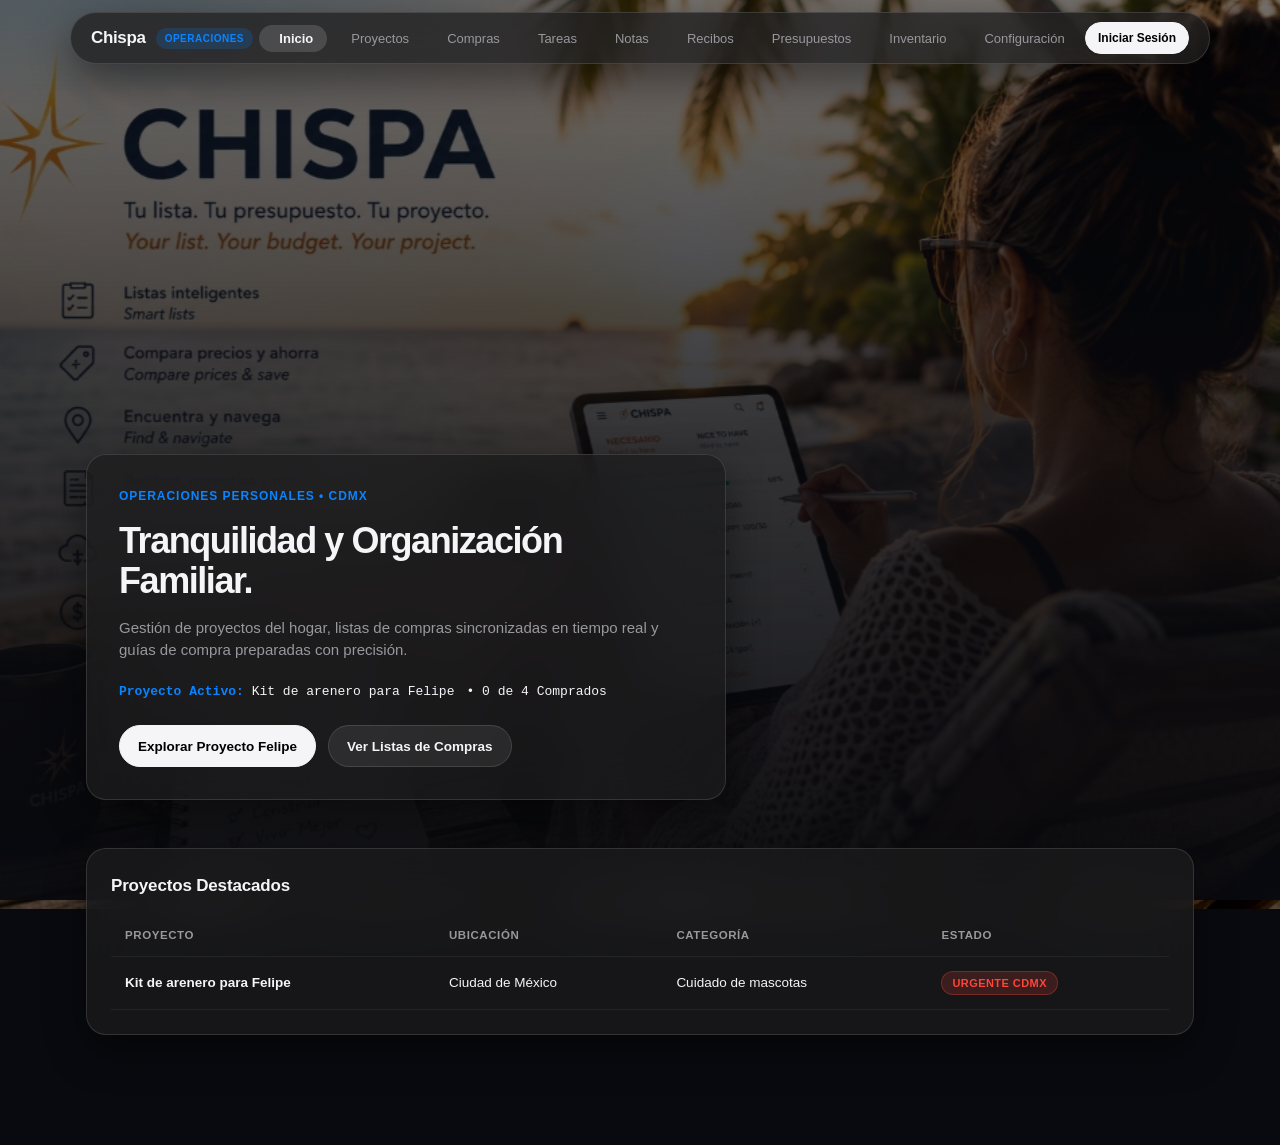
==== commit 677002cc: "[ZTE] feat: implement serene atmospheric beach hero, Mobbin iOS auth modal, and translucent glassmor" ====
--- a/index.html
+++ b/index.html
@@ -2,12 +2,14 @@
 <html lang="es">
 <head>
   <meta charset="utf-8">
-  <meta name="viewport" content="width=device-width, initial-scale=1">
+  <meta name="viewport" content="width=device-width, initial-scale=1, viewport-fit=cover">
   <title>Chispa — Operaciones Personales y Proyectos</title>
   <meta name="description" content="Chispa: Aplicación de operaciones familiares, listas de compras y gestión interactiva de proyectos.">
   <link rel="stylesheet" href="./styles.css">
 </head>
 <body>
+  <div class="bg-hero-container"></div>
+  <div class="bg-hero-overlay"></div>
   <div id="app" class="app-container"></div>
   <script type="module" src="./app.js"></script>
 </body>
--- a/styles.css
+++ b/styles.css
@@ -1,49 +1,31 @@
-/* Stylesheet: Chispa V2 - Calm, Apple-Level Polish Personal Operations System
-   Palette: Neutral #F5F5F7, Surface #FFFFFF, Text #1D1D1F, Muted #6E6E73, Line #D2D2D7, Accent #0071E3
-   Rules: NO emojis, NO decorative gradients, 4/8-point spacing, tabular numerals for currency.
+/* Stylesheet: Chispa V3 - Serene Atmospheric Apple-Level Mobile Design System
+   Inspired by Mobbin iOS Auth & InSleep Atmospheric Glassmorphism Aesthetics
+   Palette: Full-bleed Hero, Translucent Glass #1C1C1E (75%), Text #F5F5F7, Muted #98989D, Border rgba(255,255,255,0.12), Accent #0A84FF
+   Rules: ZERO emojis, 4/8-point spacing, tabular numerals, frosted glass overlays.
 */
 
 :root {
-  --bg: #f5f5f7;
-  --surface: #ffffff;
-  --surface-secondary: #fbfbfd;
-  --text: #1d1d1f;
-  --muted: #6e6e73;
-  --line: #d2d2d7;
-  --line-soft: #e8e8ed;
-  --accent: #0071e3;
-  --accent-hover: #0077ed;
-  --accent-light: #e8f2fc;
-  --success: #248a3d;
-  --warning: #8a5a00;
-  --danger: #d70015;
-  --radius-s: 6px;
-  --radius-m: 10px;
-  --radius-l: 14px;
-  --shadow-subtle: 0 1px 3px rgba(0, 0, 0, 0.04);
-  --shadow-overlay: 0 12px 32px rgba(0, 0, 0, 0.08);
+  --bg-dark: #090a0f;
+  --surface-glass: rgba(28, 28, 30, 0.72);
+  --surface-glass-hover: rgba(44, 44, 46, 0.82);
+  --surface-glass-solid: rgba(28, 28, 30, 0.94);
+  --text-main: #f5f5f7;
+  --text-muted: #98989d;
+  --line-glass: rgba(255, 255, 255, 0.12);
+  --line-soft: rgba(255, 255, 255, 0.06);
+  --accent: #0a84ff;
+  --accent-hover: #409cff;
+  --accent-light: rgba(10, 132, 255, 0.18);
+  --success: #30d158;
+  --warning: #ffd60a;
+  --danger: #ff453a;
+  --radius-pill: 999px;
+  --radius-s: 8px;
+  --radius-m: 14px;
+  --radius-l: 20px;
+  --shadow-glass: 0 16px 40px rgba(0, 0, 0, 0.45);
   --font-family: -apple-system, BlinkMacSystemFont, "SF Pro Text", "Segoe UI", Roboto, sans-serif;
   --font-mono: "SFMono-Regular", Consolas, monospace;
-}
-
-@media (prefers-color-scheme: dark) {
-  :root {
-    --bg: #000000;
-    --surface: #1c1c1e;
-    --surface-secondary: #2c2c2e;
-    --text: #f5f5f7;
-    --muted: #98989d;
-    --line: #38383a;
-    --line-soft: #2c2c2e;
-    --accent: #0a84ff;
-    --accent-hover: #409cff;
-    --accent-light: #152c42;
-    --success: #30d158;
-    --warning: #ffd60a;
-    --danger: #ff453a;
-    --shadow-subtle: 0 1px 3px rgba(0, 0, 0, 0.3);
-    --shadow-overlay: 0 12px 32px rgba(0, 0, 0, 0.5);
-  }
 }
 
 *, *::before, *::after {
@@ -54,8 +36,8 @@
 
 html {
   font-family: var(--font-family);
-  background-color: var(--bg);
-  color: var(--text);
+  background-color: var(--bg-dark);
+  color: var(--text-main);
   line-height: 1.5;
   -webkit-font-smoothing: antialiased;
 }
@@ -64,29 +46,61 @@
   min-height: 100vh;
   display: flex;
   flex-direction: column;
-}
-
-/* App Container */
+  overflow-x: hidden;
+}
+
 .app-container {
   display: flex;
   flex-direction: column;
   min-height: 100vh;
-}
-
-/* Top Header */
+  position: relative;
+}
+
+/* Atmospheric Full-Bleed Background */
+.bg-hero-container {
+  position: fixed;
+  top: 0;
+  left: 0;
+  right: 0;
+  bottom: 0;
+  z-index: 0;
+  background-image: url('./hero-chispa.jpg');
+  background-size: cover;
+  background-position: center;
+  filter: brightness(0.72) contrast(1.05);
+  transform: scale(1.02);
+}
+
+.bg-hero-overlay {
+  position: fixed;
+  top: 0;
+  left: 0;
+  right: 0;
+  bottom: 0;
+  z-index: 1;
+  background: linear-gradient(180deg, rgba(9, 10, 15, 0.4) 0%, rgba(9, 10, 15, 0.75) 50%, rgba(9, 10, 15, 0.95) 100%);
+  pointer-events: none;
+}
+
+/* Top Header - Floating Translucent Bar */
 .top-header {
   position: sticky;
-  top: 0;
+  top: 12px;
   z-index: 100;
-  background-color: rgba(245, 245, 247, 0.85);
-  backdrop-filter: blur(20px);
-  -webkit-backdrop-filter: blur(20px);
-  border-bottom: 1px solid var(--line-soft);
+  max-width: 1140px;
+  width: calc(100% - 32px);
+  margin: 0 auto;
+  background-color: var(--surface-glass);
+  backdrop-filter: blur(24px);
+  -webkit-backdrop-filter: blur(24px);
+  border: 1px solid var(--line-glass);
+  border-radius: var(--radius-pill);
   padding: 0 20px;
   height: 52px;
   display: flex;
   align-items: center;
   justify-content: space-between;
+  box-shadow: var(--shadow-glass);
 }
 
 .brand-wrapper {
@@ -100,18 +114,18 @@
   font-weight: 700;
   font-size: 17px;
   letter-spacing: -0.02em;
-  color: var(--text);
+  color: var(--text-main);
 }
 
 .brand-badge {
-  font-size: 11px;
+  font-size: 10px;
   font-weight: 600;
   color: var(--accent);
   background: var(--accent-light);
-  padding: 2px 8px;
-  border-radius: var(--radius-s);
+  padding: 3px 9px;
+  border-radius: var(--radius-pill);
   text-transform: uppercase;
-  letter-spacing: 0.04em;
+  letter-spacing: 0.05em;
 }
 
 .header-nav {
@@ -123,172 +137,207 @@
 .nav-item {
   background: none;
   border: none;
-  color: var(--muted);
+  color: var(--text-muted);
   font-size: 13px;
   font-weight: 500;
-  padding: 6px 12px;
-  border-radius: var(--radius-s);
-  cursor: pointer;
-  transition: background-color 0.15s ease, color 0.15s ease;
+  padding: 6px 14px;
+  border-radius: var(--radius-pill);
+  cursor: pointer;
+  transition: all 0.2s ease;
   display: flex;
   align-items: center;
   gap: 6px;
 }
 
-.nav-item:hover, .nav-item.active {
-  color: var(--text);
-  background-color: rgba(0, 0, 0, 0.04);
-}
-
-@media (prefers-color-scheme: dark) {
-  .nav-item:hover, .nav-item.active {
-    background-color: rgba(255, 255, 255, 0.08);
-  }
+.nav-item:hover {
+  color: var(--text-main);
+  background-color: rgba(255, 255, 255, 0.08);
 }
 
 .nav-item.active {
   font-weight: 600;
-  color: var(--accent);
+  color: var(--text-main);
+  background-color: rgba(255, 255, 255, 0.14);
 }
 
 /* App Main Body Layout */
 .app-main {
+  position: relative;
+  z-index: 10;
   flex: 1;
-  max-width: 1200px;
+  max-width: 1140px;
   width: 100%;
   margin: 0 auto;
-  padding: 24px 20px 80px;
-}
-
-/* Typography & Headers */
-.page-header {
-  margin-bottom: 24px;
+  padding: 32px 16px 90px;
+}
+
+/* Minimalist Beach Hero Component (Home View) */
+.fullpage-hero-view {
+  min-height: calc(100vh - 160px);
   display: flex;
   flex-direction: column;
-  gap: 6px;
-}
-
-.page-title {
-  font-size: 28px;
+  justify-content: flex-end;
+  padding-bottom: 24px;
+}
+
+.hero-minimal-card {
+  background: var(--surface-glass);
+  backdrop-filter: blur(28px);
+  -webkit-backdrop-filter: blur(28px);
+  border: 1px solid var(--line-glass);
+  border-radius: var(--radius-l);
+  padding: 32px;
+  box-shadow: var(--shadow-glass);
+  display: flex;
+  flex-direction: column;
+  gap: 16px;
+  max-width: 640px;
+}
+
+.hero-tag {
+  font-size: 12px;
+  font-weight: 600;
+  text-transform: uppercase;
+  letter-spacing: 0.08em;
+  color: var(--accent);
+}
+
+.hero-headline {
+  font-size: 36px;
   font-weight: 700;
-  letter-spacing: -0.03em;
-  color: var(--text);
-}
-
-.page-subtitle {
-  font-size: 14px;
-  color: var(--muted);
-}
-
-/* SVG Line Icons */
-.icon-svg {
-  width: 16px;
-  height: 16px;
-  stroke: currentColor;
-  stroke-width: 2;
-  stroke-linecap: round;
-  stroke-linejoin: round;
-  fill: none;
-  display: inline-block;
-  vertical-align: middle;
-}
-
-/* Cards & Panels */
-.panel-card {
-  background-color: var(--surface);
-  border: 1px solid var(--line-soft);
+  line-height: 1.1;
+  letter-spacing: -0.04em;
+  color: var(--text-main);
+}
+
+.hero-description {
+  font-size: 15px;
+  color: var(--text-muted);
+  line-height: 1.5;
+}
+
+.hero-actions {
+  display: flex;
+  gap: 12px;
+  flex-wrap: wrap;
+  margin-top: 8px;
+}
+
+/* Frosted Glass Panels */
+.glass-card {
+  background: var(--surface-glass);
+  backdrop-filter: blur(24px);
+  -webkit-backdrop-filter: blur(24px);
+  border: 1px solid var(--line-glass);
   border-radius: var(--radius-l);
-  padding: 20px;
+  padding: 24px;
   margin-bottom: 20px;
-  box-shadow: var(--shadow-subtle);
+  box-shadow: var(--shadow-glass);
 }
 
 .panel-title {
-  font-size: 16px;
+  font-size: 17px;
   font-weight: 600;
   letter-spacing: -0.01em;
-  margin-bottom: 12px;
+  margin-bottom: 16px;
   display: flex;
   align-items: center;
   justify-content: space-between;
 }
 
-/* Buttons */
+/* Buttons & Inputs */
 .btn {
   display: inline-flex;
   align-items: center;
   justify-content: center;
-  gap: 6px;
+  gap: 8px;
   font-family: var(--font-family);
-  font-size: 13px;
-  font-weight: 500;
-  padding: 8px 14px;
-  border-radius: var(--radius-m);
-  border: 1px solid var(--line);
-  background-color: var(--surface);
-  color: var(--text);
-  cursor: pointer;
-  transition: all 0.15s ease;
-  min-height: 36px;
+  font-size: 13.5px;
+  font-weight: 600;
+  padding: 10px 18px;
+  border-radius: var(--radius-pill);
+  border: 1px solid var(--line-glass);
+  background-color: rgba(255, 255, 255, 0.08);
+  color: var(--text-main);
+  cursor: pointer;
+  transition: all 0.2s ease;
+  min-height: 42px;
 }
 
 .btn:hover {
-  background-color: var(--bg);
-  border-color: var(--muted);
+  background-color: rgba(255, 255, 255, 0.16);
+  border-color: rgba(255, 255, 255, 0.24);
 }
 
 .btn-primary {
-  background-color: var(--accent);
+  background-color: var(--text-main);
+  border-color: var(--text-main);
+  color: #000000;
+}
+
+.btn-primary:hover {
+  background-color: #ffffff;
+  border-color: #ffffff;
+}
+
+.btn-sm {
+  padding: 6px 12px;
+  font-size: 12px;
+  min-height: 32px;
+}
+
+.pill-input {
+  width: 100%;
+  padding: 12px 18px;
+  border-radius: var(--radius-pill);
+  border: 1px solid var(--line-glass);
+  background-color: rgba(255, 255, 255, 0.08);
+  color: var(--text-main);
+  font-family: var(--font-family);
+  font-size: 14px;
+  outline: none;
+  transition: border-color 0.2s ease;
+}
+
+.pill-input:focus {
   border-color: var(--accent);
-  color: #ffffff;
-}
-
-.btn-primary:hover {
-  background-color: var(--accent-hover);
-  border-color: var(--accent-hover);
-}
-
-.btn-sm {
-  padding: 4px 10px;
-  font-size: 12px;
-  min-height: 28px;
 }
 
 /* Tags & Badges */
 .status-tag {
   display: inline-flex;
   align-items: center;
-  padding: 2px 8px;
-  border-radius: var(--radius-s);
+  padding: 3px 10px;
+  border-radius: var(--radius-pill);
   font-size: 11px;
   font-weight: 600;
   text-transform: uppercase;
-  letter-spacing: 0.03em;
+  letter-spacing: 0.04em;
   border: 1px solid transparent;
 }
 
-.status-tag.critical, .status-tag.urgent {
-  background-color: rgba(215, 0, 21, 0.1);
+.status-tag.critical {
+  background-color: rgba(255, 69, 58, 0.16);
   color: var(--danger);
-  border-color: rgba(215, 0, 21, 0.2);
-}
-
-.status-tag.high, .status-tag.warning {
-  background-color: rgba(138, 90, 0, 0.1);
+  border-color: rgba(255, 69, 58, 0.3);
+}
+
+.status-tag.warning {
+  background-color: rgba(255, 214, 10, 0.16);
   color: var(--warning);
-  border-color: rgba(138, 90, 0, 0.2);
+  border-color: rgba(255, 214, 10, 0.3);
 }
 
 .status-tag.purchased, .status-tag.completed {
-  background-color: rgba(36, 138, 61, 0.1);
+  background-color: rgba(48, 209, 88, 0.16);
   color: var(--success);
-  border-color: rgba(36, 138, 61, 0.2);
-}
-
-.status-tag.pending, .status-tag.neutral {
-  background-color: var(--bg);
-  color: var(--muted);
-  border-color: var(--line-soft);
+  border-color: rgba(48, 209, 88, 0.3);
+}
+
+.status-tag.neutral {
+  background-color: rgba(255, 255, 255, 0.08);
+  color: var(--text-muted);
+  border-color: var(--line-glass);
 }
 
 /* Tables */
@@ -300,22 +349,22 @@
 .data-table {
   width: 100%;
   border-collapse: collapse;
-  font-size: 13px;
+  font-size: 13.5px;
 }
 
 .data-table th {
   text-align: left;
-  padding: 10px 12px;
-  font-weight: 600;
-  color: var(--muted);
+  padding: 12px 14px;
+  font-weight: 600;
+  color: var(--text-muted);
   border-bottom: 1px solid var(--line-soft);
-  font-size: 12px;
+  font-size: 11.5px;
   text-transform: uppercase;
-  letter-spacing: 0.03em;
+  letter-spacing: 0.05em;
 }
 
 .data-table td {
-  padding: 12px;
+  padding: 14px;
   border-bottom: 1px solid var(--line-soft);
   vertical-align: middle;
 }
@@ -326,18 +375,108 @@
 }
 
 .data-table tr.clickable:hover {
-  background-color: rgba(0, 0, 0, 0.02);
-}
-
-@media (prefers-color-scheme: dark) {
-  .data-table tr.clickable:hover {
-    background-color: rgba(255, 255, 255, 0.04);
-  }
+  background-color: rgba(255, 255, 255, 0.06);
 }
 
 .tabular-num {
   font-variant-numeric: tabular-nums;
   font-family: var(--font-mono);
+}
+
+/* Mobbin iOS Auth Sheet Modal */
+.auth-overlay {
+  position: fixed;
+  top: 0;
+  left: 0;
+  right: 0;
+  bottom: 0;
+  background: rgba(0, 0, 0, 0.65);
+  backdrop-filter: blur(12px);
+  z-index: 1000;
+  display: flex;
+  align-items: center;
+  justify-content: center;
+  padding: 20px;
+  opacity: 0;
+  pointer-events: none;
+  transition: opacity 0.25s ease;
+}
+
+.auth-overlay.active {
+  opacity: 1;
+  pointer-events: auto;
+}
+
+.auth-card {
+  background: var(--surface-glass-solid);
+  backdrop-filter: blur(28px);
+  border: 1px solid var(--line-glass);
+  border-radius: 28px;
+  width: 100%;
+  max-width: 400px;
+  padding: 32px 28px;
+  box-shadow: var(--shadow-glass);
+  display: flex;
+  flex-direction: column;
+  gap: 20px;
+  text-align: center;
+}
+
+.auth-brand-logo {
+  width: 48px;
+  height: 48px;
+  background: #ffffff;
+  border-radius: 16px;
+  margin: 0 auto;
+  display: flex;
+  align-items: center;
+  justify-content: center;
+  font-size: 22px;
+  font-weight: 800;
+  color: #000000;
+}
+
+.auth-title {
+  font-size: 24px;
+  font-weight: 700;
+  letter-spacing: -0.03em;
+}
+
+.sso-btn {
+  width: 100%;
+  display: flex;
+  align-items: center;
+  justify-content: center;
+  gap: 10px;
+  padding: 12px;
+  border-radius: var(--radius-pill);
+  border: 1px solid var(--line-glass);
+  background: rgba(255, 255, 255, 0.08);
+  color: var(--text-main);
+  font-size: 14px;
+  font-weight: 600;
+  cursor: pointer;
+  transition: all 0.2s ease;
+}
+
+.sso-btn:hover {
+  background: rgba(255, 255, 255, 0.16);
+}
+
+.sso-divider {
+  display: flex;
+  align-items: center;
+  gap: 12px;
+  color: var(--text-muted);
+  font-size: 12px;
+  margin: 4px 0;
+}
+
+.sso-divider::before, .sso-divider::after {
+  content: "";
+  flex: 1;
+  height: 1px;
+  background: var(--line-soft);
 }
 
 /* Side Sheet / Drawer (Desktop) & Full Sheet (Mobile) */
@@ -347,14 +486,14 @@
   left: 0;
   right: 0;
   bottom: 0;
-  background-color: rgba(0, 0, 0, 0.4);
-  backdrop-filter: blur(4px);
+  background-color: rgba(0, 0, 0, 0.6);
+  backdrop-filter: blur(10px);
   z-index: 1000;
   display: flex;
   justify-content: flex-end;
   opacity: 0;
   pointer-events: none;
-  transition: opacity 0.2s ease;
+  transition: opacity 0.25s ease;
 }
 
 .sheet-overlay.active {
@@ -363,18 +502,20 @@
 }
 
 .sheet-content {
-  background-color: var(--surface);
+  background-color: var(--surface-glass-solid);
+  backdrop-filter: blur(28px);
   width: 100%;
-  max-width: 540px;
+  max-width: 520px;
   height: 100%;
   overflow-y: auto;
-  padding: 24px;
-  box-shadow: var(--shadow-overlay);
+  padding: 28px;
+  box-shadow: var(--shadow-glass);
   display: flex;
   flex-direction: column;
   gap: 20px;
   transform: translateX(100%);
   transition: transform 0.25s cubic-bezier(0.16, 1, 0.3, 1);
+  border-left: 1px solid var(--line-glass);
 }
 
 .sheet-overlay.active .sheet-content {
@@ -398,16 +539,16 @@
 .close-btn {
   background: none;
   border: none;
-  font-size: 18px;
-  color: var(--muted);
-  cursor: pointer;
-  padding: 4px;
+  font-size: 20px;
+  color: var(--text-muted);
+  cursor: pointer;
+  padding: 4px 8px;
   border-radius: var(--radius-s);
 }
 
 .close-btn:hover {
-  color: var(--text);
-  background-color: var(--bg);
+  color: var(--text-main);
+  background-color: rgba(255, 255, 255, 0.1);
 }
 
 /* Subnav Tabs */
@@ -423,23 +564,23 @@
 .tab-btn {
   background: none;
   border: none;
-  padding: 8px 14px;
-  font-size: 13px;
+  padding: 8px 16px;
+  font-size: 13.5px;
   font-weight: 500;
-  color: var(--muted);
+  color: var(--text-muted);
   border-bottom: 2px solid transparent;
   cursor: pointer;
   white-space: nowrap;
-  transition: all 0.15s ease;
+  transition: all 0.2s ease;
 }
 
 .tab-btn:hover {
-  color: var(--text);
+  color: var(--text-main);
 }
 
 .tab-btn.active {
-  color: var(--accent);
-  border-bottom-color: var(--accent);
+  color: var(--text-main);
+  border-bottom-color: var(--text-main);
   font-weight: 600;
 }
 
@@ -447,16 +588,18 @@
 .bottom-bar {
   display: none;
   position: fixed;
-  bottom: 0;
-  left: 0;
-  right: 0;
+  bottom: 12px;
+  left: 16px;
+  right: 16px;
   z-index: 100;
-  background-color: rgba(245, 245, 247, 0.92);
-  backdrop-filter: blur(20px);
-  -webkit-backdrop-filter: blur(20px);
-  border-top: 1px solid var(--line-soft);
+  background-color: var(--surface-glass);
+  backdrop-filter: blur(24px);
+  -webkit-backdrop-filter: blur(24px);
+  border: 1px solid var(--line-glass);
+  border-radius: var(--radius-pill);
   height: 56px;
-  padding: 0 8px;
+  padding: 0 12px;
+  box-shadow: var(--shadow-glass);
 }
 
 @media (max-width: 768px) {
@@ -470,13 +613,18 @@
   }
   .sheet-content {
     max-width: 100%;
-    border-radius: 16px 16px 0 0;
-    height: 90vh;
+    border-radius: 24px 24px 0 0;
+    height: 88vh;
     margin-top: auto;
     transform: translateY(100%);
+    border-left: none;
+    border-top: 1px solid var(--line-glass);
   }
   .sheet-overlay.active .sheet-content {
     transform: translateY(0);
+  }
+  .top-header {
+    width: calc(100% - 24px);
   }
 }
 
@@ -489,7 +637,7 @@
   flex: 1;
   background: none;
   border: none;
-  color: var(--muted);
+  color: var(--text-muted);
   font-size: 10px;
   font-weight: 500;
   padding: 6px 0;
@@ -497,6 +645,6 @@
 }
 
 .bottom-nav-item.active {
-  color: var(--accent);
+  color: var(--text-main);
   font-weight: 600;
 }
